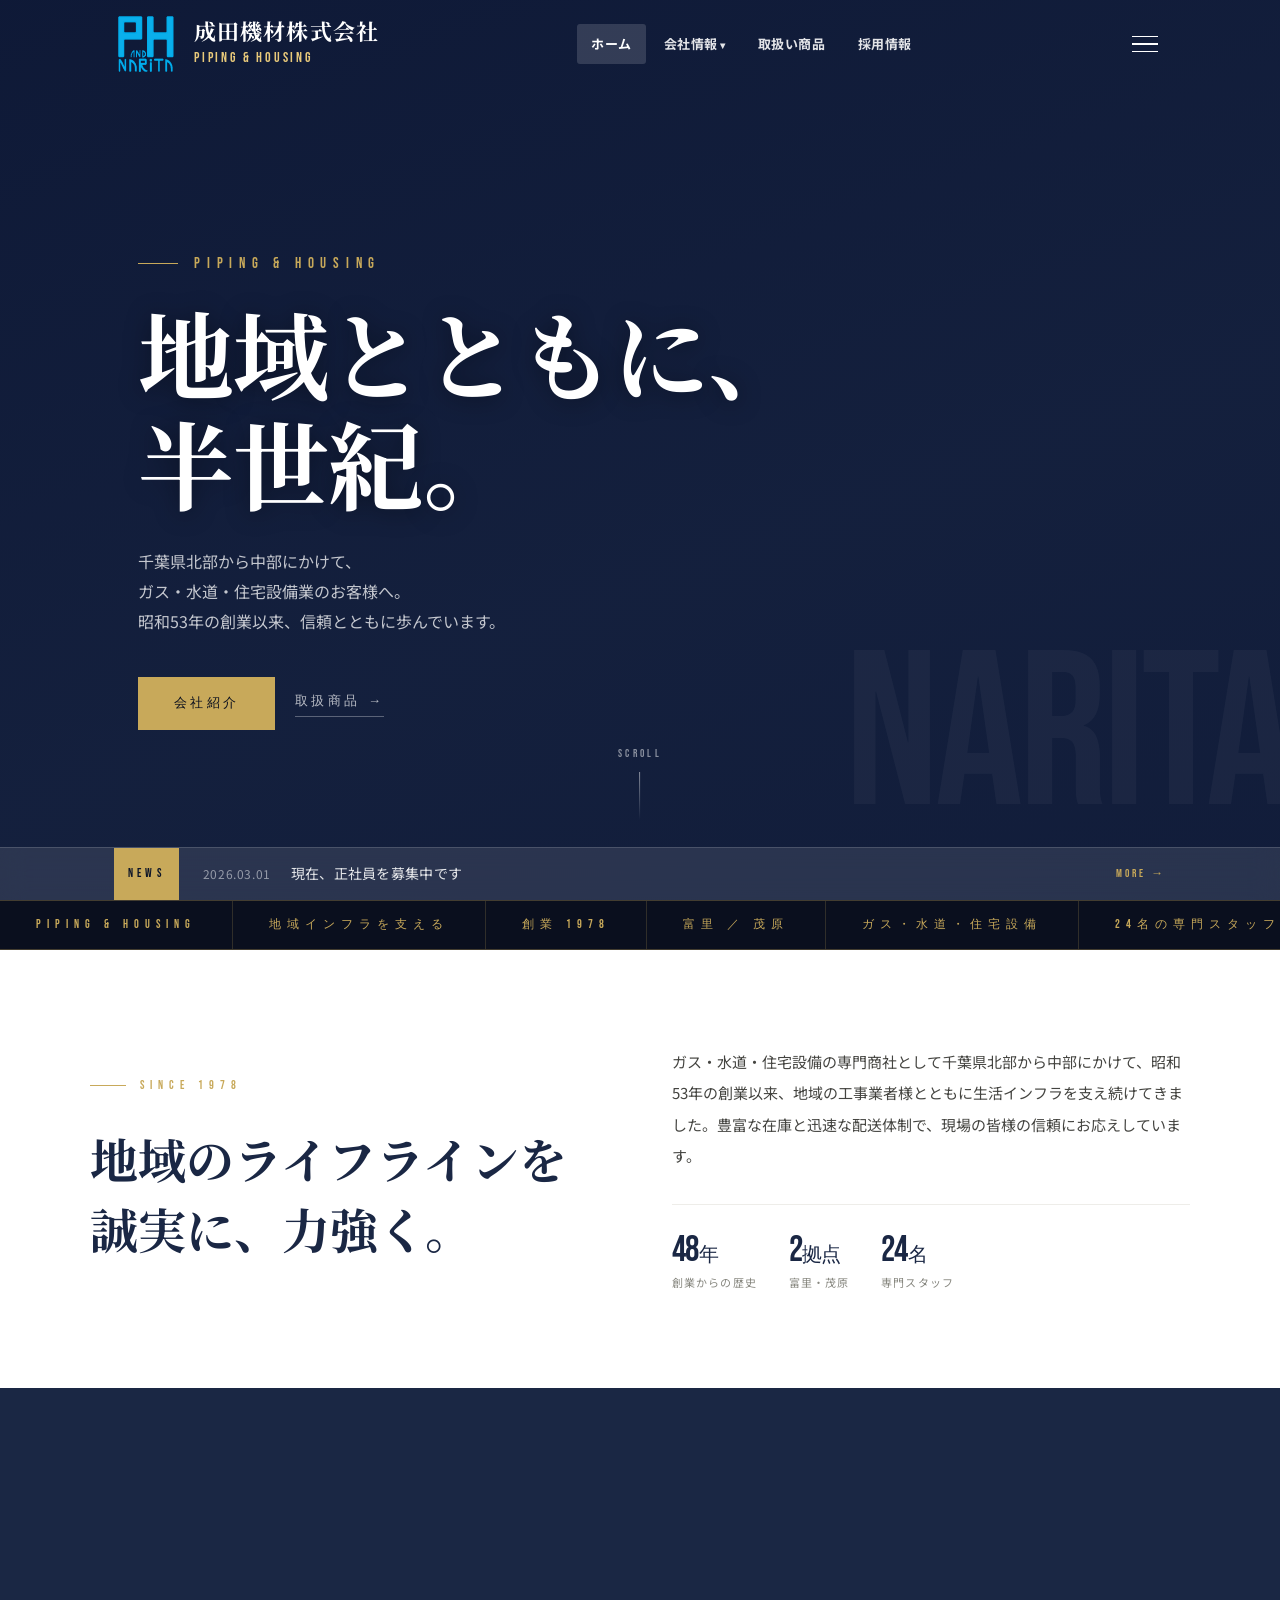
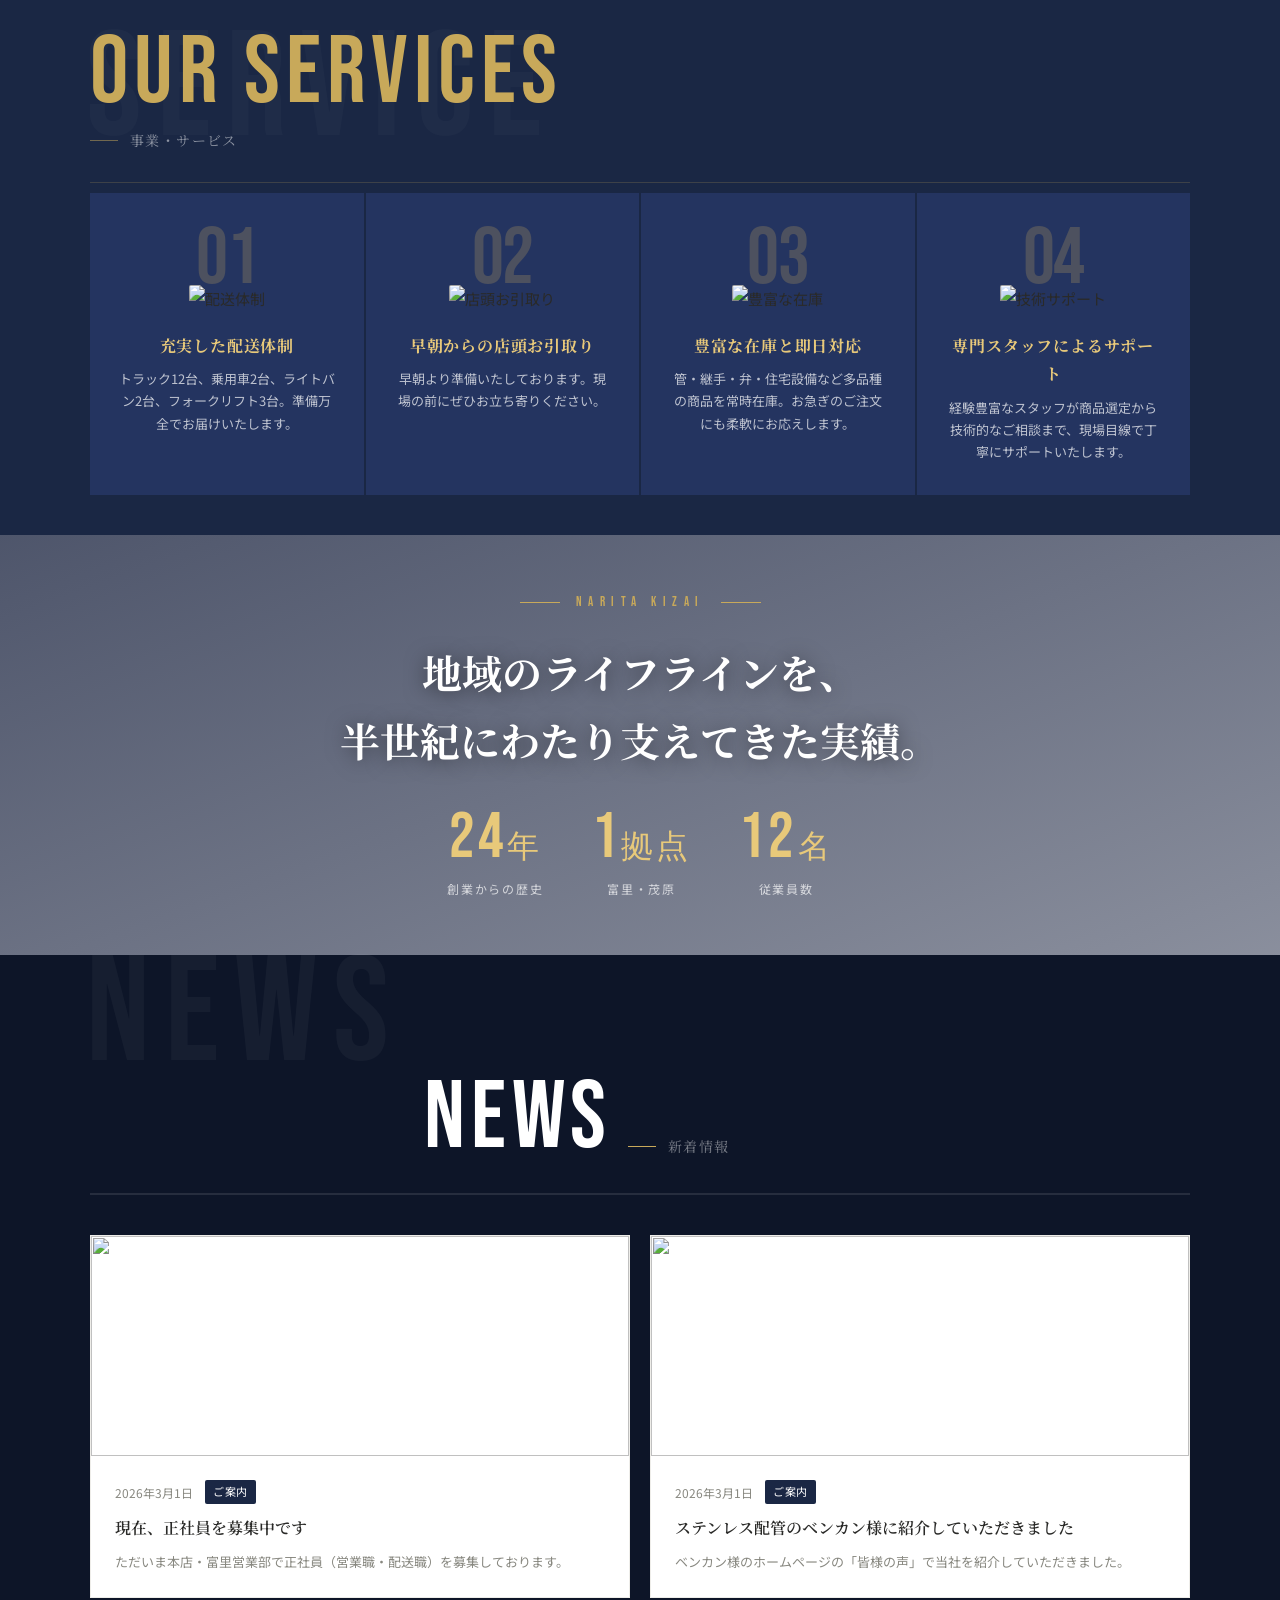
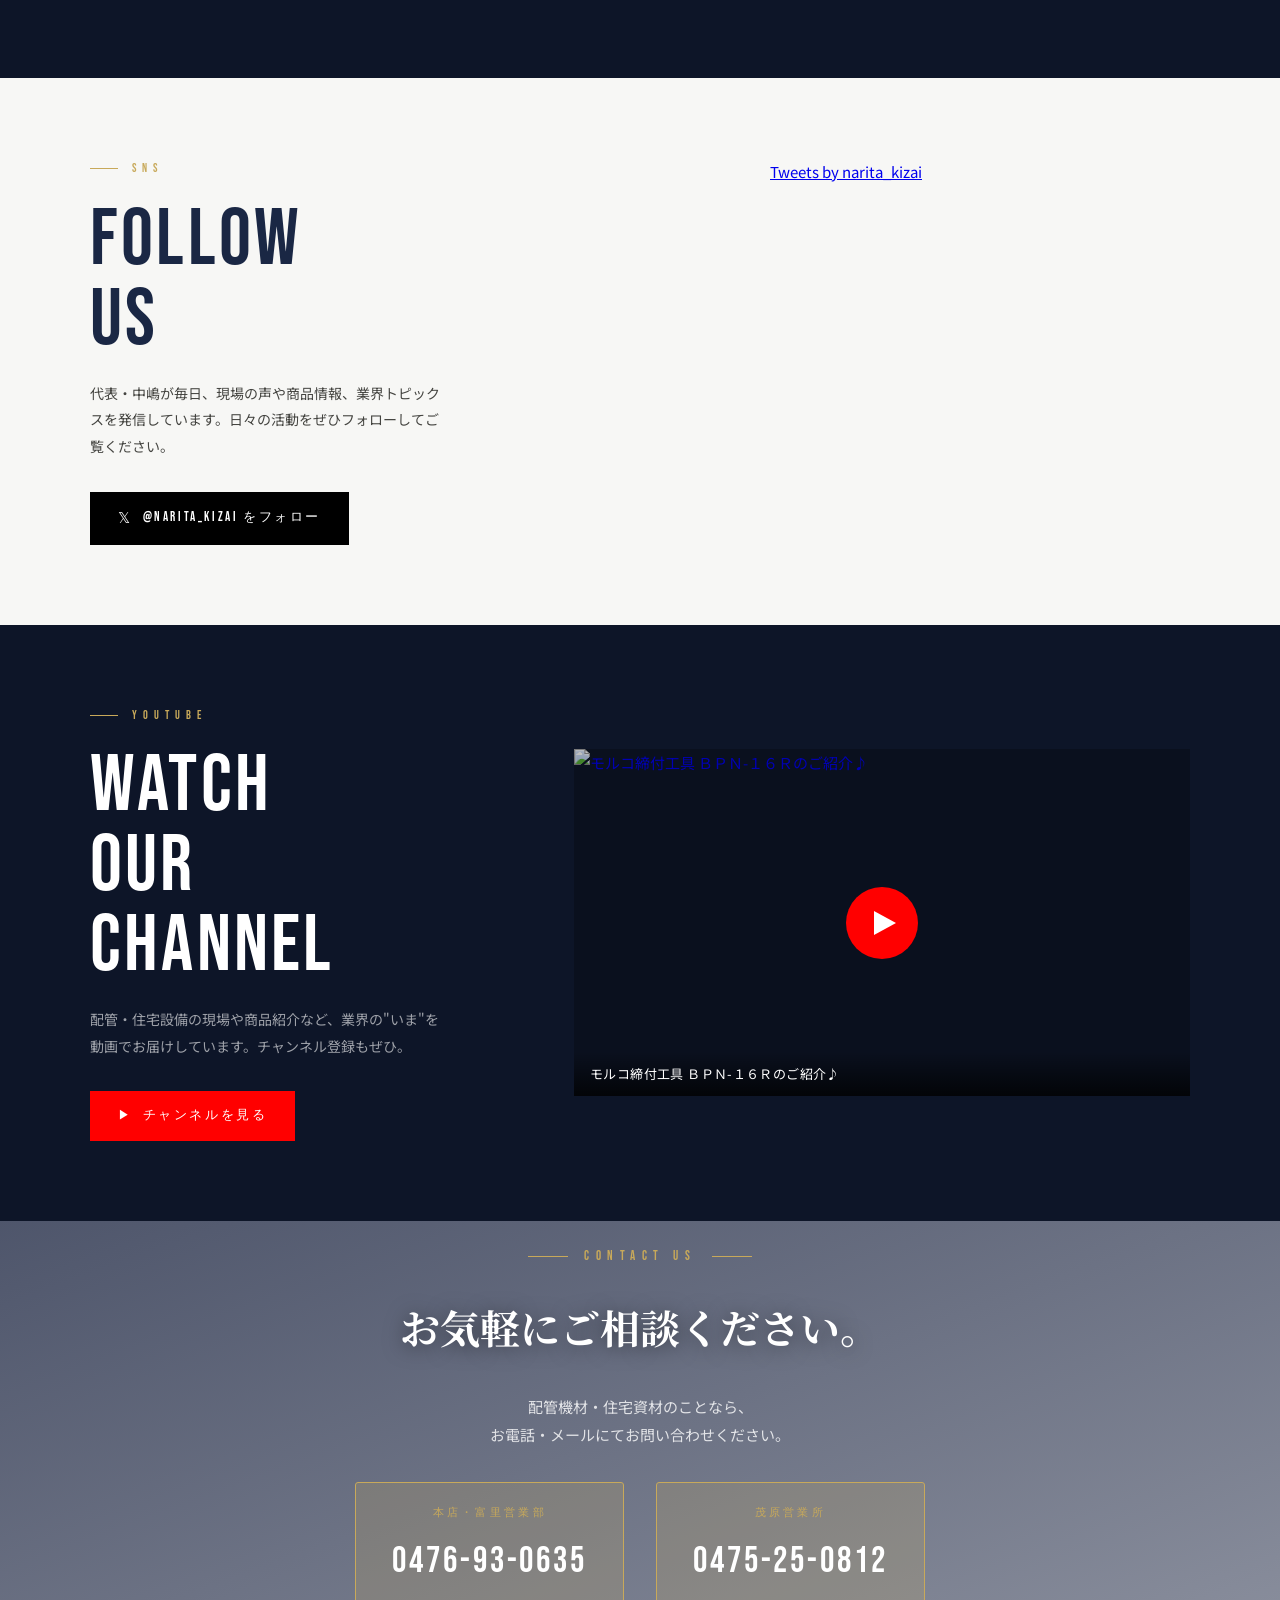
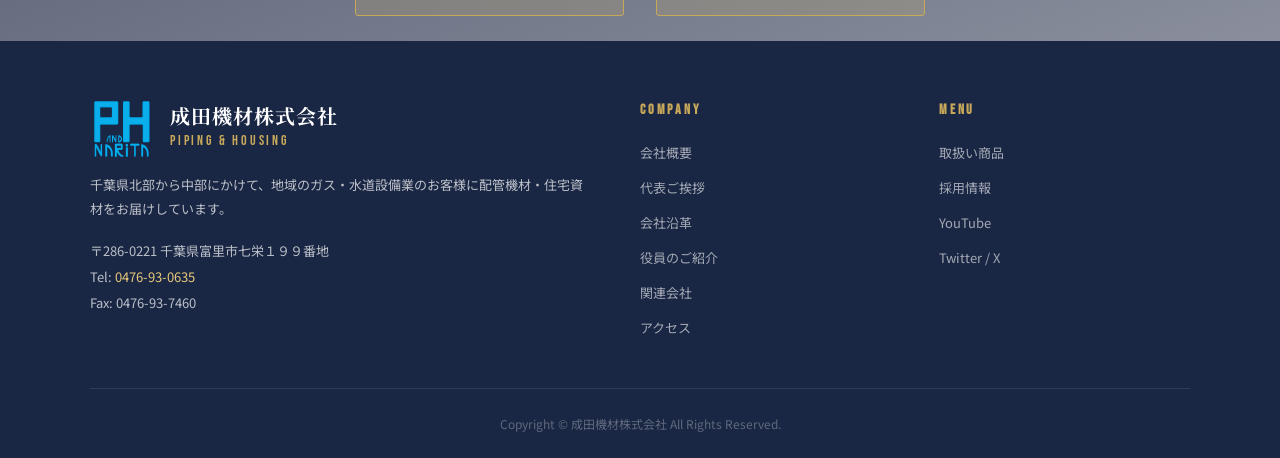
==== index.html @ 3fbf8c84 "initial commit" ====
<!DOCTYPE html>
<html lang="ja">
<head>
<meta charset="UTF-8">
<meta name="viewport" content="width=device-width, initial-scale=1.0">
<title>成田機材株式会社 – Piping & Housing</title>
<link rel="preconnect" href="https://fonts.googleapis.com">
<link href="https://fonts.googleapis.com/css2?family=Noto+Serif+JP:wght@400;600;700&family=Noto+Sans+JP:wght@400;500;700&family=Bebas+Neue&display=swap" rel="stylesheet">
<style>
:root {
  --navy: #1a2744;
  --navy-light: #243460;
  --accent: #c8a95a;
  --accent-light: #e8c97a;
  --gray-100: #f7f7f5;
  --gray-200: #eeede9;
  --gray-500: #888880;
  --gray-700: #444440;
  --white: #ffffff;
  --text: #2a2a28;
  --serif: 'Noto Serif JP', serif;
  --sans: 'Noto Sans JP', sans-serif;
  --display: 'Bebas Neue', sans-serif;
}

*, *::before, *::after { box-sizing: border-box; margin: 0; padding: 0; }

html { scroll-behavior: smooth; }

body {
  font-family: var(--sans);
  color: var(--text);
  background: var(--white);
  line-height: 1.8;
  font-size: 15px;
  cursor: url('mouse-follower.svg') 16 21, auto;
}

/* ─── TOPBAR ─── */
.topbar {
  display: none;
}
.topbar-inner {
  max-width: 1100px;
  margin: 0 auto;
  padding: 0 24px;
  display: flex;
  justify-content: flex-end;
  gap: 24px;
  align-items: center;
}
.topbar a { color: rgba(255,255,255,0.7); text-decoration: none; }
.topbar a:hover { color: var(--accent); }

/* ─── HEADER ─── */
header {
  background: transparent;
  border-bottom: none;
  position: fixed;
  top: 0;
  left: 0;
  right: 0;
  z-index: 1000;
  transition: background 0.4s, box-shadow 0.4s, border-bottom 0.4s;
}
header.scrolled {
  background: var(--white);
  border-bottom: 3px solid var(--navy);
  box-shadow: 0 2px 12px rgba(0,0,0,0.08);
}

/* ヘッダーが透明の時はロゴ・ナビを白色に */
header:not(.scrolled) .logo-main { color: var(--white); }
header:not(.scrolled) .logo-sub { color: var(--accent-light); }
header:not(.scrolled) .nav-link { color: rgba(255,255,255,0.88); }
header:not(.scrolled) .nav-link:hover,
header:not(.scrolled) .nav-link.active {
  background: rgba(255,255,255,0.15);
  color: var(--white);
}
header:not(.scrolled) .hamburger span { background: var(--white); }
/* コンテンツページではヘッダーを常にsolid */
body.inner-page header {
  background: rgba(255,255,255,0.85);
  backdrop-filter: blur(18px);
  -webkit-backdrop-filter: blur(18px);
  border-bottom: 1px solid rgba(26,39,68,0.12);
  box-shadow: 0 2px 20px rgba(0,0,0,0.06);
}
body.inner-page header .logo-main { color: var(--navy); }
body.inner-page header .logo-sub { color: var(--accent); }
body.inner-page header .nav-link { color: var(--navy); }
body.inner-page header .nav-link:hover,
body.inner-page header .nav-link.active { color: var(--white); }
body.inner-page header .hamburger span { background: var(--navy); }
.header-inner {
  max-width: 1100px;
  margin: 0 auto;
  padding: 0 24px;
  display: flex;
  align-items: center;
  justify-content: space-between;
  height: 88px;
}
.logo {
  display: flex;
  flex-direction: row;
  align-items: center;
  gap: 16px;
  text-decoration: none;
}
.logo-img {
  height: 64px;
  width: auto;
  display: block;
  flex-shrink: 0;
}
.logo-text {
  display: flex;
  flex-direction: column;
}
.logo-main {
  font-family: var(--serif);
  font-weight: 700;
  font-size: 22px;
  color: var(--navy);
  letter-spacing: 0.05em;
  line-height: 1.2;
}
.logo-sub {
  font-family: var(--display);
  font-size: 14px;
  color: var(--accent);
  letter-spacing: 0.2em;
}

/* ─── NAV ─── */
nav { display: flex; align-items: center; gap: 4px; }
.nav-item {
  position: relative;
}
.nav-link {
  display: block;
  padding: 8px 14px;
  font-size: 13px;
  font-weight: 700;
  color: var(--navy);
  text-decoration: none;
  letter-spacing: 0.04em;
  white-space: nowrap;
  border-radius: 3px;
  transition: background 0.2s, color 0.2s;
}
.nav-link:hover, .nav-link.active {
  background: var(--navy);
  color: var(--white);
}
.nav-link.has-dropdown::after {
  content: ' ▾';
  font-size: 10px;
}
.dropdown {
  display: none;
  position: absolute;
  top: 100%;
  left: 0;
  background: var(--navy);
  min-width: 160px;
  border-top: 2px solid var(--accent);
  box-shadow: 0 8px 24px rgba(0,0,0,0.2);
  z-index: 100;
}
.nav-item:hover .dropdown { display: block; }
.dropdown a {
  display: block;
  padding: 10px 16px;
  color: rgba(255,255,255,0.85);
  text-decoration: none;
  font-size: 13px;
  font-weight: 500;
  border-bottom: 1px solid rgba(255,255,255,0.08);
  transition: background 0.15s, color 0.15s;
}
.dropdown a:hover { background: var(--navy-light); color: var(--accent-light); }

/* ─── HAMBURGER ─── */
.hamburger { display: flex; flex-direction: column; gap: 6px; cursor: pointer; padding: 8px; z-index: 2100; position: relative; }
.hamburger span { display: block; width: 26px; height: 1.5px; background: var(--navy); transition: transform 0.45s cubic-bezier(0.77,0,0.175,1), opacity 0.3s, background 0.3s; }
.hamburger.menu-open span:nth-child(1) { transform: translateY(7.5px) rotate(45deg); background: var(--white); }
.hamburger.menu-open span:nth-child(2) { opacity: 0; transform: scaleX(0); }
.hamburger.menu-open span:nth-child(3) { transform: translateY(-7.5px) rotate(-45deg); background: var(--white); }
.mobile-nav { display: none; }

/* ─── FULL SCREEN MENU ─── */
.fullmenu {
  position: fixed;
  inset: 0;
  z-index: 2000;
  background: #0b1220;
  clip-path: inset(0 0 100% 0);
  transition: clip-path 0.75s cubic-bezier(0.77, 0, 0.175, 1);
  overflow-y: auto;
  pointer-events: none;
}
.fullmenu.open {
  clip-path: inset(0 0 0% 0);
  pointer-events: auto;
}
.fullmenu-inner {
  min-height: 100vh;
  display: flex;
  flex-direction: column;
  max-width: 1200px;
  margin: 0 auto;
  padding: 0 48px 56px;
}
.fullmenu-header {
  height: 88px;
  display: flex;
  align-items: center;
  justify-content: space-between;
  flex-shrink: 0;
  border-bottom: 1px solid rgba(255,255,255,0.08);
}
.fullmenu-logo .logo-main { color: var(--white); font-family: var(--serif); }
.fullmenu-logo .logo-sub { color: var(--accent-light); }
.fullmenu-body {
  flex: 1;
  display: grid;
  grid-template-columns: 1fr 300px;
  gap: 64px;
  align-items: center;
  padding: 48px 0;
}
.fullmenu-nav ul { list-style: none; }
.fullmenu-nav li {
  border-bottom: 1px solid rgba(255,255,255,0.07);
  opacity: 0;
  transform: translateY(40px);
  transition: opacity 0.65s cubic-bezier(0.16,1,0.3,1), transform 0.65s cubic-bezier(0.16,1,0.3,1);
}
.fullmenu.open .fullmenu-nav li { opacity: 1; transform: none; }
.fullmenu.open .fullmenu-nav li:nth-child(1) { transition-delay: 0.20s; }
.fullmenu.open .fullmenu-nav li:nth-child(2) { transition-delay: 0.30s; }
.fullmenu.open .fullmenu-nav li:nth-child(3) { transition-delay: 0.40s; }
.fullmenu.open .fullmenu-nav li:nth-child(4) { transition-delay: 0.50s; }
.fullmenu-nav a {
  display: flex;
  align-items: center;
  gap: 20px;
  padding: 20px 0;
  text-decoration: none;
  color: var(--white);
  transition: color 0.2s, padding-left 0.35s cubic-bezier(0.16,1,0.3,1);
}
.fullmenu-nav a:hover { color: var(--accent); padding-left: 14px; }
.fn-num {
  font-family: var(--display);
  font-size: 12px;
  color: var(--accent);
  letter-spacing: 0.12em;
  opacity: 0.8;
  min-width: 28px;
}
.fn-en {
  font-family: var(--display);
  font-size: clamp(44px, 6vw, 76px);
  letter-spacing: 0.04em;
  line-height: 1;
}
.fn-ja {
  font-family: var(--serif);
  font-size: 13px;
  color: rgba(255,255,255,0.40);
  letter-spacing: 0.15em;
}
.fullmenu-info {
  opacity: 0;
  transform: translateY(24px);
  transition: opacity 0.6s, transform 0.6s;
  transition-delay: 0.55s;
}
.fullmenu.open .fullmenu-info { opacity: 1; transform: none; }
.fullmenu-info-label {
  font-family: var(--display);
  font-size: 11px;
  letter-spacing: 0.4em;
  color: var(--accent);
  margin-bottom: 20px;
  display: flex;
  align-items: center;
  gap: 10px;
}
.fullmenu-info-label::before {
  content: '';
  display: block;
  width: 24px;
  height: 1px;
  background: var(--accent);
}
.fullmenu-info address {
  font-style: normal;
  color: rgba(255,255,255,0.45);
  font-size: 12px;
  line-height: 2.1;
  margin-bottom: 28px;
}
.fullmenu-info address a {
  color: rgba(255,255,255,0.45);
  text-decoration: none;
  transition: color 0.2s;
}
.fullmenu-info address a:hover { color: var(--accent-light); }
.fullmenu-sns {
  display: flex;
  gap: 12px;
  margin-top: 8px;
}
.fullmenu-sns a {
  display: flex;
  align-items: center;
  justify-content: center;
  width: 40px;
  height: 40px;
  border: 1px solid rgba(255,255,255,0.18);
  color: rgba(255,255,255,0.55);
  text-decoration: none;
  font-size: 14px;
  font-family: var(--display);
  letter-spacing: 0;
  transition: border-color 0.2s, color 0.2s, background 0.2s;
}
.fullmenu-sns a:hover {
  border-color: var(--accent);
  color: var(--accent);
  background: rgba(200,169,90,0.08);
}
.fullmenu-close {
  background: none;
  border: 1px solid rgba(255,255,255,0.20);
  width: 48px;
  height: 48px;
  cursor: pointer;
  position: relative;
  flex-shrink: 0;
  transition: border-color 0.25s, background 0.25s;
}
.fullmenu-close::before,
.fullmenu-close::after {
  content: '';
  position: absolute;
  top: 50%; left: 50%;
  width: 20px; height: 1.5px;
  background: rgba(255,255,255,0.75);
  transition: background 0.25s;
}
.fullmenu-close::before { transform: translate(-50%,-50%) rotate(45deg); }
.fullmenu-close::after  { transform: translate(-50%,-50%) rotate(-45deg); }
.fullmenu-close:hover {
  border-color: var(--accent);
  background: rgba(200,169,90,0.10);
}
.fullmenu-close:hover::before,
.fullmenu-close:hover::after { background: var(--accent); }
.fullmenu-footer {
  border-top: 1px solid rgba(255,255,255,0.07);
  padding-top: 24px;
  font-family: var(--display);
  font-size: 11px;
  letter-spacing: 0.2em;
  color: rgba(255,255,255,0.2);
}
@media (max-width: 768px) {
  .fullmenu-inner { padding: 0 24px 48px; }
  .fullmenu-body {
    display: flex;
    flex-direction: column;
    gap: 24px;
    padding: 16px 0;
  }
  .fullmenu-nav { width: 100%; }
  .fn-en { font-size: 38px; }
  .fullmenu-nav a { padding: 13px 0; gap: 12px; }
  .fullmenu-info { width: 100%; padding-bottom: 16px; }
}

/* ─── PAGE SECTIONS ─── */
.page { display: none; }
.page.active { display: block; }

/* ─── FULLSCREEN VIDEO HERO ─── */
.hero-video {
  position: relative;
  width: 100%;
  height: 100vh;
  min-height: 560px;
  overflow: hidden;
  background: var(--navy);
  display: flex;
  align-items: center;
  justify-content: center;
}
.hero-video video {
  position: absolute;
  inset: 0;
  width: 100%;
  height: 100%;
  object-fit: cover;
  object-position: center;
}
.hero-video-overlay {
  position: absolute;
  inset: 0;
  background: linear-gradient(
    160deg,
    rgba(10,20,50,0.72) 0%,
    rgba(10,20,50,0.38) 60%,
    rgba(10,20,50,0.55) 100%
  );
}
.hero-video-content {
  position: relative;
  z-index: 2;
  color: var(--white);
  text-align: left;
  max-width: 1100px;
  width: 100%;
  padding: 0 48px;
  padding-top: 80px; /* ヘッダー透明分 */
}
.hero-video-catch {
  font-family: var(--display);
  font-size: clamp(13px, 1.5vw, 15px);
  letter-spacing: 0.45em;
  color: var(--accent);
  margin-bottom: 20px;
  display: flex;
  align-items: center;
  gap: 16px;
}
.hero-video-catch::before {
  content: '';
  display: block;
  width: 40px;
  height: 1px;
  background: var(--accent);
}
.hero-video-title {
  font-family: var(--serif);
  font-size: clamp(44px, 7.5vw, 100px);
  font-weight: 700;
  line-height: 1.15;
  text-shadow: 0 2px 24px rgba(0,0,0,0.4);
  margin-bottom: 28px;
  letter-spacing: -0.01em;
}
.hero-video-sub {
  font-size: clamp(14px, 1.5vw, 16px);
  color: rgba(255,255,255,0.75);
  line-height: 1.9;
  max-width: 480px;
  margin-bottom: 40px;
}
.hero-video-scroll {
  position: absolute;
  bottom: 80px;
  left: 50%;
  transform: translateX(-50%);
  display: flex;
  flex-direction: column;
  align-items: center;
  gap: 8px;
  color: rgba(255,255,255,0.5);
  font-family: var(--display);
  font-size: 11px;
  letter-spacing: 0.3em;
  z-index: 2;
  animation: scrollBounce 2s infinite;
}
.hero-video-scroll::after {
  content: '';
  display: block;
  width: 1px;
  height: 48px;
  background: linear-gradient(to bottom, rgba(255,255,255,0.5), transparent);
}
@keyframes scrollBounce {
  0%, 100% { transform: translateX(-50%) translateY(0); }
  50% { transform: translateX(-50%) translateY(8px); }
}

/* ─── HERO (旧スライダー非表示) ─── */
.hero { display: none; }

/* ─── FEATURES ─── */
.features {
  background: var(--navy);
  padding: 40px 24px;
}
.features-inner {
  max-width: 1100px;
  margin: 0 auto;
  display: grid;
  grid-template-columns: repeat(auto-fit, minmax(260px, 1fr));
  gap: 2px;
}
.feature-card {
  background: var(--navy-light);
  padding: 32px 28px;
  text-align: center;
  transition: background 0.2s;
}
.feature-card:hover { background: #2d4080; }
.feature-card img {
  width: 100%;
  height: 180px;
  object-fit: cover;
  margin-bottom: 20px;
  border-radius: 2px;
}
.feature-card h3 {
  font-family: var(--serif);
  font-size: 16px;
  color: var(--accent-light);
  margin-bottom: 8px;
  letter-spacing: 0.05em;
}
.feature-card p {
  font-size: 13px;
  color: rgba(255,255,255,0.7);
  line-height: 1.7;
}

/* ─── NEWS ─── */
.news-section {
  padding: 72px 24px 80px;
  background: #0d1528;
}
/* ダーク背景上のセクションヘッダー */
.news-section .section-header {
  border-bottom-color: rgba(255,255,255,0.10);
}
.news-section .section-title-en {
  color: var(--white);
}
.news-section .section-title-ja {
  color: rgba(255,255,255,0.45);
}
.news-section .section-title-ja::before {
  background: var(--accent);
}
.news-section .section-bg-text {
  color: rgba(255,255,255,0.04);
}
/* ダーク背景上のカード */
.news-card {
  background: var(--white);
  border-color: rgba(255,255,255,0.08);
  transition: background 0.3s, transform 0.35s ease, box-shadow 0.35s ease;
}
.news-card:hover {
  background: var(--navy);
  box-shadow: 0 20px 48px rgba(0,0,0,0.40);
  transform: translateY(-6px);
}
.news-card .news-title {
  color: var(--text);
  transition: color 0.3s;
}
.news-card:hover .news-title {
  color: var(--white);
}
.news-card .news-excerpt {
  color: var(--gray-500);
  transition: color 0.3s;
}
.news-card:hover .news-excerpt {
  color: rgba(255,255,255,0.60);
}
.news-card .news-date {
  color: var(--gray-500);
  transition: color 0.3s;
}
.news-card:hover .news-date {
  color: rgba(255,255,255,0.50);
}
.news-card .news-cat {
  background: var(--navy);
  color: var(--white);
  transition: background 0.3s, color 0.3s;
}
.news-card:hover .news-cat {
  background: var(--accent);
  color: var(--navy);
}
.section-inner { max-width: 1100px; margin: 0 auto; }
.section-header {
  display: flex;
  align-items: baseline;
  gap: 16px;
  margin-bottom: 40px;
  border-bottom: 2px solid var(--navy);
  padding-bottom: 16px;
}
.section-title-en {
  font-family: var(--display);
  font-size: clamp(52px, 8vw, 96px);
  color: var(--navy);
  letter-spacing: 0.06em;
  line-height: 1;
  display: block;
}
.section-title-ja {
  font-family: var(--serif);
  font-size: 14px;
  color: var(--gray-500);
  letter-spacing: 0.1em;
  display: flex;
  align-items: center;
  gap: 12px;
  margin-top: 6px;
}
.section-title-ja::before {
  content: '';
  display: block;
  width: 28px;
  height: 1px;
  background: var(--accent);
  flex-shrink: 0;
}
.news-list { display: flex; flex-direction: column; gap: 0; }
.news-item {
  display: grid;
  grid-template-columns: 200px 1fr;
  gap: 24px;
  align-items: start;
  padding: 24px 0;
  border-bottom: 1px solid var(--gray-200);
  text-decoration: none;
  color: var(--text);
  transition: background 0.2s;
}
.news-item:hover { background: var(--gray-200); margin: 0 -16px; padding-left: 16px; padding-right: 16px; }
.news-img {
  width: 100%;
  height: 120px;
  object-fit: cover;
  border-radius: 2px;
}
.news-meta { display: flex; gap: 12px; align-items: center; margin-bottom: 8px; }
.news-date { font-size: 12px; color: var(--gray-500); }
.news-cat {
  font-size: 11px;
  background: var(--navy);
  color: var(--white);
  padding: 2px 8px;
  border-radius: 2px;
  letter-spacing: 0.05em;
}
.news-title {
  font-family: var(--serif);
  font-size: 15px;
  font-weight: 600;
  line-height: 1.6;
}
.news-excerpt { font-size: 13px; color: var(--gray-500); margin-top: 6px; }

/* ─── CONTENT PAGES ─── */
.page-hero {
  background: var(--navy);
  padding: 56px 24px;
  position: relative;
  overflow: hidden;
}
.page-hero::before {
  content: '';
  position: absolute;
  right: -80px;
  top: -80px;
  width: 320px;
  height: 320px;
  border: 40px solid rgba(200,169,90,0.12);
  border-radius: 50%;
}
.page-hero::after {
  content: '';
  position: absolute;
  right: 40px;
  bottom: -40px;
  width: 160px;
  height: 160px;
  border: 24px solid rgba(200,169,90,0.08);
  border-radius: 50%;
}
.page-hero-inner { max-width: 1100px; margin: 0 auto; position: relative; }
.breadcrumb {
  display: flex;
  gap: 8px;
  align-items: center;
  font-size: 12px;
  color: rgba(255,255,255,0.5);
  margin-bottom: 16px;
}
.breadcrumb a { color: rgba(255,255,255,0.5); text-decoration: none; }
.breadcrumb a:hover { color: var(--accent-light); }
.breadcrumb span { color: rgba(255,255,255,0.3); }
.page-title {
  font-family: var(--serif);
  font-size: clamp(24px, 4vw, 36px);
  font-weight: 700;
  color: var(--white);
  letter-spacing: 0.05em;
}
.page-title-en {
  font-family: var(--display);
  font-size: 14px;
  color: var(--accent);
  letter-spacing: 0.3em;
  margin-top: 8px;
}

.content-area {
  max-width: 1100px;
  margin: 0 auto;
  padding: 64px 24px;
}

/* ─── DATA TABLE ─── */
.data-table {
  width: 100%;
  border-collapse: collapse;
  margin-bottom: 40px;
}
.data-table th, .data-table td {
  padding: 14px 20px;
  border-bottom: 1px solid var(--gray-200);
  vertical-align: top;
  line-height: 1.8;
  font-size: 14px;
}
.data-table th {
  width: 200px;
  font-weight: 700;
  color: var(--navy);
  font-family: var(--serif);
  background: var(--gray-100);
  white-space: nowrap;
}
.data-table td { color: var(--gray-700); }
.data-table tr:hover td { background: var(--gray-100); }

/* ─── SECTION BLOCK ─── */
.content-block {
  margin-bottom: 56px;
}
.content-block-title {
  font-family: var(--serif);
  font-size: 22px;
  font-weight: 700;
  color: var(--navy);
  border-left: 4px solid var(--accent);
  padding-left: 16px;
  margin-bottom: 24px;
}

/* ─── PHILOSOPHY ─── */
.philosophy-list {
  display: flex;
  flex-direction: column;
  gap: 12px;
}
.philosophy-item {
  display: flex;
  gap: 16px;
  align-items: flex-start;
  padding: 20px 24px;
  background: var(--gray-100);
  border-left: 3px solid var(--accent);
}
.philosophy-num {
  font-family: var(--display);
  font-size: 28px;
  color: var(--accent);
  line-height: 1;
  flex-shrink: 0;
  margin-top: 2px;
}
.philosophy-text {
  font-size: 14px;
  color: var(--gray-700);
  line-height: 1.9;
}

/* ─── PRESIDENT ─── */
.president-block {
  display: grid;
  grid-template-columns: 280px 1fr;
  gap: 48px;
  align-items: start;
}
.president-img {
  width: 100%;
  aspect-ratio: 3/4;
  object-fit: cover;
  border-radius: 2px;
  box-shadow: 8px 8px 0 var(--gray-200);
}
.president-text {
  font-size: 15px;
  line-height: 2;
  color: var(--gray-700);
}
.president-name {
  margin-top: 32px;
  text-align: right;
  font-family: var(--serif);
  font-size: 16px;
  color: var(--navy);
  font-weight: 700;
}
.president-name span {
  display: block;
  font-size: 12px;
  color: var(--gray-500);
  font-weight: 400;
  margin-bottom: 4px;
}

/* ─── HISTORY ─── */
.history-img {
  width: 100%;
  max-height: 280px;
  object-fit: cover;
  margin-bottom: 40px;
  border-radius: 2px;
}
.timeline {
  position: relative;
  padding-left: 120px;
}
.timeline::before {
  content: '';
  position: absolute;
  left: 88px;
  top: 0;
  bottom: 0;
  width: 2px;
  background: var(--gray-200);
}
.timeline-item {
  position: relative;
  padding-bottom: 32px;
}
.timeline-item::before {
  content: '';
  position: absolute;
  left: -36px;
  top: 8px;
  width: 10px;
  height: 10px;
  border-radius: 50%;
  background: var(--accent);
  border: 2px solid var(--white);
  box-shadow: 0 0 0 2px var(--accent);
}
.timeline-year {
  position: absolute;
  left: -120px;
  top: 4px;
  font-family: var(--serif);
  font-size: 13px;
  font-weight: 700;
  color: var(--navy);
  text-align: right;
  width: 80px;
  line-height: 1.4;
}
.timeline-content {
  font-size: 14px;
  color: var(--gray-700);
  line-height: 1.8;
}

/* ─── OFFICERS ─── */
.officers-table {
  width: 100%;
  border-collapse: collapse;
}
.officers-table tr {
  border-bottom: 1px solid var(--gray-200);
  transition: background 0.15s;
}
.officers-table tr:hover { background: var(--gray-100); }
.officers-table td {
  padding: 20px 24px;
  font-size: 15px;
}
.officers-table td:first-child {
  font-family: var(--serif);
  font-weight: 700;
  color: var(--navy);
  width: 220px;
  white-space: nowrap;
}
.officers-table td:last-child {
  color: var(--gray-700);
  letter-spacing: 0.05em;
}

/* ─── ASSOCIATE ─── */
.associate-grid {
  display: grid;
  grid-template-columns: repeat(auto-fit, minmax(280px, 1fr));
  gap: 24px;
  margin-bottom: 40px;
}
.associate-card {
  padding: 24px;
  border: 1px solid var(--gray-200);
  border-top: 3px solid var(--navy);
  border-radius: 2px;
}
.associate-card h4 {
  font-family: var(--serif);
  font-size: 16px;
  color: var(--navy);
  margin-bottom: 12px;
}
.associate-card a {
  color: var(--navy);
  text-decoration: none;
  border-bottom: 1px solid var(--accent);
}
.associate-card a:hover { color: var(--accent); }
.associate-card table { width: 100%; }
.associate-card table td {
  padding: 4px 0;
  font-size: 13px;
  color: var(--gray-700);
  vertical-align: top;
}
.associate-card table td:first-child {
  font-weight: 700;
  color: var(--navy);
  width: 80px;
  white-space: nowrap;
}

.related-table { width: 100%; border-collapse: collapse; }
.related-table tr { border-bottom: 1px solid var(--gray-200); }
.related-table td { padding: 14px 16px; font-size: 14px; color: var(--gray-700); }
.related-table td a { color: var(--navy); text-decoration: none; border-bottom: 1px solid var(--accent); }
.related-table td a:hover { color: var(--accent); }

/* ─── ITEMS ─── */
.items-grid {
  display: grid;
  grid-template-columns: repeat(auto-fill, minmax(300px, 1fr));
  gap: 24px;
}
.item-card {
  border: 1px solid var(--gray-200);
  border-radius: 2px;
  overflow: hidden;
  transition: box-shadow 0.2s, transform 0.2s;
}
.item-card:hover { box-shadow: 0 8px 24px rgba(0,0,0,0.1); transform: translateY(-2px); }
.item-card img {
  width: 100%;
  height: 200px;
  object-fit: cover;
}
.item-card-body { padding: 20px; }
.item-card-title {
  font-family: var(--serif);
  font-size: 16px;
  font-weight: 700;
  color: var(--navy);
  margin-bottom: 10px;
  border-left: 3px solid var(--accent);
  padding-left: 10px;
}
.item-card-text { font-size: 13px; color: var(--gray-500); line-height: 1.7; }

/* ─── ACCESS ─── */
.access-grid {
  display: grid;
  grid-template-columns: repeat(auto-fit, minmax(300px, 1fr));
  gap: 32px;
  margin-bottom: 48px;
}
.access-card {
  padding: 28px;
  background: var(--gray-100);
  border-top: 3px solid var(--navy);
}
.access-card h3 {
  font-family: var(--serif);
  font-size: 18px;
  color: var(--navy);
  margin-bottom: 16px;
}
.access-card address {
  font-style: normal;
  font-size: 14px;
  color: var(--gray-700);
  line-height: 2;
}
.access-card address strong { color: var(--navy); }
.map-container {
  width: 100%;
  height: 400px;
  border-radius: 2px;
  overflow: hidden;
}
.map-container iframe { width: 100%; height: 100%; border: 0; }

/* ─── RECRUIT ─── */
.recruit-hero-img {
  width: 100%;
  max-height: 300px;
  object-fit: cover;
  margin-bottom: 40px;
  border-radius: 2px;
}
.recruit-block {
  padding: 40px;
  background: var(--navy);
  color: var(--white);
  border-radius: 2px;
  margin-bottom: 32px;
}
.recruit-block h3 {
  font-family: var(--serif);
  font-size: 20px;
  color: var(--accent-light);
  margin-bottom: 20px;
}
.recruit-block p {
  font-size: 14px;
  line-height: 2;
  color: rgba(255,255,255,0.85);
}
.recruit-nums {
  display: flex;
  gap: 24px;
  margin-top: 20px;
  flex-wrap: wrap;
}
.recruit-num-item {
  background: rgba(255,255,255,0.08);
  padding: 14px 20px;
  border-radius: 2px;
  font-size: 13px;
  color: rgba(255,255,255,0.7);
}
.recruit-num-item strong {
  display: block;
  font-size: 11px;
  color: var(--accent);
  margin-bottom: 4px;
  letter-spacing: 0.1em;
}
.hw-link {
  display: inline-flex;
  align-items: center;
  gap: 8px;
  margin-top: 20px;
  padding: 14px 28px;
  background: var(--accent);
  color: var(--navy);
  font-weight: 700;
  font-size: 14px;
  text-decoration: none;
  border-radius: 2px;
  transition: background 0.2s;
  letter-spacing: 0.05em;
}
.hw-link:hover { background: var(--accent-light); }

/* ─── FOOTER ─── */
footer {
  background: var(--navy);
  color: rgba(255,255,255,0.7);
  padding: 56px 24px 24px;
}
.footer-inner {
  max-width: 1100px;
  margin: 0 auto;
}
.footer-grid {
  display: grid;
  grid-template-columns: 2fr 1fr 1fr;
  gap: 48px;
  padding-bottom: 40px;
  border-bottom: 1px solid rgba(255,255,255,0.1);
  margin-bottom: 24px;
}
.footer-brand .logo-main { color: var(--white); font-size: 20px; }
.footer-brand p { font-size: 13px; margin-top: 12px; line-height: 1.9; }
.footer-brand address {
  font-style: normal;
  font-size: 13px;
  margin-top: 16px;
  line-height: 2;
}
.footer-brand a { color: var(--accent-light); text-decoration: none; }
.footer-nav h4 {
  font-family: var(--display);
  font-size: 14px;
  color: var(--accent);
  letter-spacing: 0.2em;
  margin-bottom: 16px;
}
.footer-nav ul { list-style: none; }
.footer-nav li { margin-bottom: 8px; }
.footer-nav a {
  color: rgba(255,255,255,0.6);
  text-decoration: none;
  font-size: 13px;
  transition: color 0.2s;
}
.footer-nav a:hover { color: var(--accent-light); }
.footer-copy {
  text-align: center;
  font-size: 12px;
  color: rgba(255,255,255,0.3);
}

/* ─── PARALLAX ─── */
.parallax-section {
  position: relative;
  height: 420px;
  background-image: url('https://images.unsplash.com/photo-1504307651254-35680f356dfd?auto=format&fit=crop&w=1600&q=80');
  background-attachment: fixed;
  background-size: cover;
  background-position: center;
  display: flex;
  align-items: center;
  justify-content: center;
  overflow: hidden;
}
.parallax-section::before {
  content: '';
  position: absolute;
  inset: 0;
  background: linear-gradient(160deg, rgba(10,20,50,0.72) 0%, rgba(10,20,50,0.48) 100%);
}
.parallax-content {
  position: relative;
  z-index: 1;
  text-align: center;
  color: var(--white);
  padding: 0 24px;
}
.parallax-catch {
  font-family: var(--display);
  font-size: 13px;
  letter-spacing: 0.5em;
  color: var(--accent);
  display: flex;
  align-items: center;
  justify-content: center;
  gap: 16px;
  margin-bottom: 24px;
}
.parallax-catch::before,
.parallax-catch::after {
  content: '';
  display: block;
  width: 40px;
  height: 1px;
  background: var(--accent);
}
.parallax-title {
  font-family: var(--serif);
  font-size: clamp(22px, 3.5vw, 40px);
  font-weight: 700;
  line-height: 1.7;
  text-shadow: 0 2px 20px rgba(0,0,0,0.5);
  margin-bottom: 32px;
}
.parallax-nums {
  display: flex;
  gap: 48px;
  justify-content: center;
  flex-wrap: wrap;
}
.parallax-num {
  text-align: center;
}
.parallax-num-value {
  font-family: var(--display);
  font-size: clamp(40px, 5vw, 64px);
  color: var(--accent-light);
  line-height: 1;
  letter-spacing: 0.05em;
}
.parallax-num-label {
  font-size: 12px;
  color: rgba(255,255,255,0.7);
  letter-spacing: 0.15em;
  margin-top: 8px;
}

/* ─── HERO NEWS BAR ─── */
.hero-news-bar {
  position: absolute;
  bottom: 0;
  left: 0;
  right: 0;
  z-index: 3;
  background: rgba(255,255,255,0.10);
  backdrop-filter: blur(12px);
  -webkit-backdrop-filter: blur(12px);
  border-top: 1px solid rgba(255,255,255,0.15);
}
.hero-news-bar-inner {
  max-width: 1100px;
  margin: 0 auto;
  padding: 0 24px;
  display: flex;
  align-items: center;
  gap: 0;
  height: 52px;
}
.hero-news-label {
  font-family: var(--display);
  font-size: 12px;
  letter-spacing: 0.35em;
  color: #0d1528;
  background: var(--accent);
  padding: 5px 14px;
  flex-shrink: 0;
  height: 100%;
  display: flex;
  align-items: center;
  margin-right: 24px;
}
.hero-news-date {
  font-size: 12px;
  color: rgba(255,255,255,0.50);
  letter-spacing: 0.05em;
  flex-shrink: 0;
  margin-right: 20px;
}
.hero-news-text {
  font-size: 14px;
  color: rgba(255,255,255,0.88);
  white-space: nowrap;
  overflow: hidden;
  text-overflow: ellipsis;
  flex: 1;
  text-decoration: none;
  letter-spacing: 0.02em;
  transition: color 0.2s;
}
.hero-news-text:hover { color: var(--accent); }
.hero-news-more {
  flex-shrink: 0;
  margin-left: 20px;
  font-family: var(--display);
  font-size: 11px;
  letter-spacing: 0.25em;
  color: var(--accent);
  text-decoration: none;
  display: flex;
  align-items: center;
  gap: 6px;
  transition: gap 0.2s;
}
.hero-news-more:hover { gap: 10px; }
.hero-news-more::after {
  content: '→';
  font-size: 12px;
}
@media (max-width: 768px) {
  .hero-news-date { display: none; }
  .hero-news-more { display: none; }
  .hero-news-bar-inner { gap: 0; }
}

/* ─── YOUTUBE SECTION ─── */
.youtube-section {
  background: #0d1528;
  padding: 80px 24px;
}
.youtube-inner {
  max-width: 1100px;
  margin: 0 auto;
  display: grid;
  grid-template-columns: 420px 1fr;
  gap: 64px;
  align-items: center;
}
.youtube-label {
  font-family: var(--display);
  font-size: 12px;
  letter-spacing: 0.5em;
  color: var(--accent);
  display: flex;
  align-items: center;
  gap: 14px;
  margin-bottom: 20px;
}
.youtube-label::before {
  content: '';
  display: block;
  width: 28px;
  height: 1px;
  background: var(--accent);
}
.youtube-title {
  font-family: var(--display);
  font-size: clamp(48px, 7vw, 80px);
  color: var(--white);
  line-height: 1;
  letter-spacing: 0.04em;
  margin-bottom: 20px;
}
.youtube-desc {
  font-size: 14px;
  color: rgba(255,255,255,0.60);
  line-height: 1.9;
  margin-bottom: 32px;
  max-width: 360px;
}
.youtube-btn {
  display: inline-flex;
  align-items: center;
  gap: 10px;
  background: #ff0000;
  color: #fff;
  font-family: var(--display);
  font-size: 13px;
  letter-spacing: 0.2em;
  padding: 13px 28px;
  text-decoration: none;
  transition: background 0.3s, transform 0.3s;
}
.youtube-btn:hover {
  background: #cc0000;
  transform: translateX(4px);
}
.youtube-btn::before {
  content: '▶';
  font-size: 12px;
}
.youtube-embed {
  position: relative;
  width: 100%;
  aspect-ratio: 16 / 9;
  display: block;
  text-decoration: none;
  overflow: hidden;
}
.youtube-embed img {
  position: absolute;
  inset: 0;
  width: 100%;
  height: 100%;
  object-fit: cover;
  transition: transform 0.5s ease;
}
.youtube-embed:hover img {
  transform: scale(1.04);
}
.youtube-play {
  position: absolute;
  inset: 0;
  display: flex;
  align-items: center;
  justify-content: center;
  background: rgba(0,0,0,0.25);
  transition: background 0.3s;
}
.youtube-embed:hover .youtube-play {
  background: rgba(0,0,0,0.45);
}
.youtube-play-icon {
  width: 72px;
  height: 72px;
  background: #ff0000;
  border-radius: 50%;
  display: flex;
  align-items: center;
  justify-content: center;
  transition: transform 0.3s, background 0.3s;
}
.youtube-embed:hover .youtube-play-icon {
  transform: scale(1.12);
  background: #cc0000;
}
.youtube-play-icon::after {
  content: '';
  display: block;
  width: 0;
  height: 0;
  border-style: solid;
  border-width: 12px 0 12px 22px;
  border-color: transparent transparent transparent #fff;
  margin-left: 5px;
}
.youtube-video-title {
  position: absolute;
  bottom: 0;
  left: 0;
  right: 0;
  padding: 12px 16px;
  background: linear-gradient(transparent, rgba(0,0,0,0.75));
  color: #fff;
  font-size: 13px;
  font-family: var(--sans);
  letter-spacing: 0.03em;
  line-height: 1.5;
}
.youtube-embed iframe {
  position: absolute;
  inset: 0;
  width: 100%;
  height: 100%;
  border: none;
}
@media (max-width: 768px) {
  .youtube-inner { grid-template-columns: 1fr; gap: 32px; }
  .youtube-title { font-size: 56px; }
}

/* ─── FOLLOW US (X TIMELINE) SECTION ─── */
.followus-section {
  background: var(--gray-100);
  padding: 80px 24px;
}
.followus-inner {
  max-width: 1100px;
  margin: 0 auto;
  display: grid;
  grid-template-columns: 1fr 420px;
  gap: 64px;
  align-items: start;
}
.followus-label {
  font-family: var(--display);
  font-size: 12px;
  letter-spacing: 0.5em;
  color: var(--accent);
  display: flex;
  align-items: center;
  gap: 14px;
  margin-bottom: 20px;
}
.followus-label::before {
  content: '';
  display: block;
  width: 28px;
  height: 1px;
  background: var(--accent);
}
.followus-title {
  font-family: var(--display);
  font-size: clamp(48px, 7vw, 80px);
  color: var(--navy);
  line-height: 1;
  letter-spacing: 0.04em;
  margin-bottom: 20px;
}
.followus-desc {
  font-size: 14px;
  color: var(--gray-700);
  line-height: 1.9;
  margin-bottom: 32px;
  max-width: 360px;
}
.followus-btn {
  display: inline-flex;
  align-items: center;
  gap: 10px;
  background: #000;
  color: #fff;
  font-family: var(--display);
  font-size: 13px;
  letter-spacing: 0.2em;
  padding: 13px 28px;
  text-decoration: none;
  transition: background 0.3s, transform 0.3s;
}
.followus-btn:hover {
  background: #1a1a1a;
  transform: translateX(4px);
}
.followus-btn::before {
  content: '𝕏';
  font-size: 15px;
  font-family: serif;
}
.followus-timeline {
  width: 100%;
}
/* ─── PRESIDENT PAGE WITH X SIDEBAR ─── */
.president-with-x {
  display: grid;
  grid-template-columns: 1fr 340px;
  gap: 48px;
  align-items: start;
}
.president-x-label {
  font-family: var(--display);
  font-size: 11px;
  letter-spacing: 0.4em;
  color: var(--gray-500);
  margin-bottom: 12px;
  display: flex;
  align-items: center;
  gap: 10px;
}
.president-x-label::before {
  content: '';
  display: block;
  width: 20px;
  height: 1px;
  background: var(--gray-500);
}
@media (max-width: 768px) {
  .followus-inner { grid-template-columns: 1fr; gap: 32px; }
  .followus-title { font-size: 56px; }
  .president-with-x { grid-template-columns: 1fr; }
}

/* ─── HERO CTA BUTTONS ─── */
.hero-cta {
  display: flex;
  gap: 20px;
  align-items: center;
  flex-wrap: wrap;
}
.btn-primary {
  display: inline-flex;
  align-items: center;
  gap: 12px;
  background: var(--accent);
  color: #0a0f1e;
  font-family: var(--display);
  font-size: 13px;
  letter-spacing: 0.25em;
  padding: 15px 36px;
  text-decoration: none;
  transition: background 0.3s, transform 0.3s;
}
.btn-primary:hover {
  background: var(--accent-light);
  transform: translateX(5px);
}
.btn-ghost {
  display: inline-flex;
  align-items: center;
  gap: 8px;
  color: rgba(255,255,255,0.70);
  font-family: var(--display);
  font-size: 13px;
  letter-spacing: 0.25em;
  text-decoration: none;
  padding-bottom: 3px;
  border-bottom: 1px solid rgba(255,255,255,0.30);
  transition: color 0.3s, border-color 0.3s, gap 0.3s;
}
.btn-ghost::after { content: '→'; }
.btn-ghost:hover {
  color: var(--white);
  border-color: var(--white);
  gap: 12px;
}

/* ─── HERO BG DECORATION TEXT ─── */
.hero-bg-text {
  position: absolute;
  bottom: 52px;
  right: -10px;
  font-family: var(--display);
  font-size: clamp(100px, 18vw, 220px);
  line-height: 1;
  color: rgba(255,255,255,0.04);
  letter-spacing: -0.02em;
  pointer-events: none;
  user-select: none;
  z-index: 1;
}

/* ─── STATEMENT SECTION ─── */
.statement-section {
  background: var(--white);
  padding: 96px 24px;
}
.statement-inner {
  max-width: 1100px;
  margin: 0 auto;
  display: grid;
  grid-template-columns: 1fr 1fr;
  gap: 64px;
  align-items: center;
}
.statement-label {
  font-family: var(--display);
  font-size: 12px;
  letter-spacing: 0.5em;
  color: var(--accent);
  display: flex;
  align-items: center;
  gap: 14px;
  margin-bottom: 28px;
}
.statement-label::before {
  content: '';
  display: block;
  width: 36px;
  height: 1px;
  background: var(--accent);
}
.statement-title {
  font-family: var(--serif);
  font-size: clamp(28px, 4vw, 48px);
  font-weight: 700;
  color: var(--navy);
  line-height: 1.45;
}
.statement-body {
  font-size: 15px;
  color: var(--gray-700);
  line-height: 2.1;
  margin-bottom: 32px;
}
.statement-rule {
  width: 100%;
  height: 1px;
  background: var(--gray-200);
  margin-bottom: 28px;
}
.statement-values {
  display: flex;
  gap: 32px;
}
.statement-value-item {
  display: flex;
  flex-direction: column;
  gap: 4px;
}
.statement-value-num {
  font-family: var(--display);
  font-size: 36px;
  color: var(--navy);
  letter-spacing: -0.02em;
  line-height: 1;
}
.statement-value-num span { font-size: 0.55em; }
.statement-value-label {
  font-size: 11px;
  color: var(--gray-500);
  letter-spacing: 0.1em;
}
@media (max-width: 768px) {
  .statement-inner { grid-template-columns: 1fr; gap: 32px; }
  .statement-values { gap: 20px; }
  .hero-bg-text { display: none; }
}

/* ─── MARQUEE TICKER ─── */
.marquee-wrap {
  background: #0a0f1e;
  overflow: hidden;
  border-top: 1px solid rgba(200,169,90,0.3);
  border-bottom: 1px solid rgba(200,169,90,0.3);
}
.marquee-track {
  display: flex;
  white-space: nowrap;
  animation: marqueeTick 30s linear infinite;
  width: max-content;
}
.marquee-track span {
  font-family: var(--display);
  font-size: 12px;
  letter-spacing: 0.5em;
  color: var(--accent);
  padding: 13px 36px;
  display: inline-block;
  border-right: 1px solid rgba(200,169,90,0.2);
}
@keyframes marqueeTick {
  from { transform: translateX(0); }
  to { transform: translateX(-50%); }
}

/* ─── FEATURES HEADER ─── */
.features-header {
  grid-column: 1 / -1;
  padding: 48px 0 28px;
  border-bottom: 1px solid rgba(200,169,90,0.2);
  margin-bottom: 8px;
  position: relative;
  overflow: hidden;
}
.features-header .section-bg-text {
  color: rgba(255,255,255,0.025);
}
.features-header .section-title-en {
  color: var(--accent);
}
.features-header .section-title-ja {
  color: rgba(255,255,255,0.5);
}
.features-header .section-title-ja::before {
  background: rgba(200,169,90,0.5);
}

/* ─── FEATURE CARD NUMBER ─── */
.feature-num {
  font-family: var(--display);
  font-size: 80px;
  line-height: 0.85;
  color: rgba(200,169,90,0.25);
  letter-spacing: -0.02em;
  margin-bottom: -8px;
  display: block;
}

/* ─── NEWS CARD GRID ─── */
.news-grid {
  display: grid;
  grid-template-columns: repeat(2, 1fr);
  gap: 20px;
}
.news-card {
  background: var(--white);
  text-decoration: none;
  color: var(--text);
  border: 1px solid var(--gray-200);
  overflow: hidden;
  display: flex;
  flex-direction: column;
  transition: transform 0.35s ease, box-shadow 0.35s ease;
}
.news-card:hover {
  transform: translateY(-6px);
  box-shadow: 0 20px 48px rgba(0,0,0,0.10);
}
.news-card-img {
  width: 100%;
  height: 220px;
  object-fit: cover;
  transition: transform 0.65s ease;
  display: block;
}
.news-card:hover .news-card-img { transform: scale(1.05); }
.news-card-body {
  padding: 24px;
  flex: 1;
  display: flex;
  flex-direction: column;
}
.news-card .news-title {
  font-size: 16px;
  line-height: 1.55;
  margin-top: 4px;
}
.news-card .news-excerpt {
  margin-top: 10px;
  font-size: 13px;
  color: var(--gray-500);
  line-height: 1.7;
}

/* ─── CUSTOM CURSOR (Tom & Jerry) ─── */
/* 猫トム（追跡者）*/
.cursor-ring {
  position: fixed;
  width: 32px; height: 32px;
  background: url('cat-cursor.svg') no-repeat center/contain;
  pointer-events: none;
  z-index: 99999;
  top: -100px; left: -100px;
  transform-origin: center;
  transition: transform 0.2s ease;
}
.cursor-ring-text { display: none; }
.cursor-dot { display: none; }
/* トムが追いついたとき：トム大きく、ジェリーやられ顔 */
body.cat-caught {
  cursor: url('mouse-defeated.svg') 16 21, auto;
}
body.cat-caught .cursor-ring { transform: scale(1.4); }
@media (hover: none) { .cursor-ring { display: none; } }

/* ─── SCROLL ANIMATIONS ─── */
.anim {
  opacity: 0;
  transform: translateY(40px);
  transition: opacity 0.9s cubic-bezier(0.16,1,0.3,1), transform 0.9s cubic-bezier(0.16,1,0.3,1);
}
.anim.in { opacity: 1; transform: none; }
.anim-d1 { transition-delay: 0.10s; }
.anim-d2 { transition-delay: 0.22s; }
.anim-d3 { transition-delay: 0.34s; }
.anim-d4 { transition-delay: 0.46s; }

/* ─── PAGE TRANSITION ─── */
body.inner-page .page.active .page-hero {
  animation: pageFadeUp 0.7s cubic-bezier(0.16,1,0.3,1) both;
}
body.inner-page .page.active .content-area {
  animation: pageFadeUp 0.8s cubic-bezier(0.16,1,0.3,1) 0.15s both;
}
@keyframes pageFadeUp {
  from { opacity: 0; transform: translateY(28px); }
  to   { opacity: 1; transform: none; }
}

/* ─── FEATURE CARD IMAGE HOVER ZOOM ─── */
.feature-card { overflow: hidden; }
.feature-card img { transition: transform 0.65s ease; }
.feature-card:hover img { transform: scale(1.06); }

/* ─── SECTION DECO TEXT ─── */
.section-deco-wrap { position: relative; }
.section-bg-text {
  position: absolute;
  top: 50%;
  left: -4px;
  transform: translateY(-58%);
  font-family: var(--display);
  font-size: clamp(72px, 12vw, 150px);
  line-height: 1;
  color: rgba(26,39,68,0.05);
  letter-spacing: 0.10em;
  white-space: nowrap;
  pointer-events: none;
  user-select: none;
  z-index: 0;
}
.section-deco-wrap > * { position: relative; z-index: 1; }

/* ─── RESPONSIVE ─── */
@media (max-width: 768px) {
  header nav { display: none; }
  .hamburger { display: flex; }
  .mobile-nav {
    background: var(--navy);
    padding: 16px 0;
  }
  .mobile-nav.open { display: block; }
  .mobile-nav a {
    display: block;
    padding: 12px 24px;
    color: rgba(255,255,255,0.85);
    text-decoration: none;
    font-size: 14px;
    border-bottom: 1px solid rgba(255,255,255,0.06);
  }
  .mobile-nav .mobile-sub a { padding-left: 40px; font-size: 13px; }
  .hero { height: 320px; }
  .president-block { grid-template-columns: 1fr; }
  .president-img { max-width: 220px; }
  .footer-grid { grid-template-columns: 1fr; gap: 32px; }
  .news-item { grid-template-columns: 1fr; }
  .news-img { height: 180px; }
  .timeline { padding-left: 80px; }
  .timeline-year { left: -80px; width: 60px; font-size: 11px; }
  .timeline::before { left: 56px; }
  .timeline-item::before { left: -28px; }
  .data-table th { width: 120px; }
  .logo-img { height: 44px; }
  .logo-main { font-size: 16px; }
  .logo-sub { display: none; }
  .news-grid { grid-template-columns: 1fr; }
  .news-card-img { height: 180px; }
  .features-header .section-title-en { font-size: 48px; }
  .feature-num { font-size: 56px; }
  /* iOS parallax fix */
  .parallax-section {
    background-attachment: scroll;
    height: auto;
    min-height: 260px;
  }
  .parallax-content { padding: 56px 20px; }
  .parallax-nums { gap: 16px; flex-direction: column; align-items: center; }
}
</style>
</head>
<body>

<!-- TOPBAR -->
<div class="topbar">
  <div class="topbar-inner">
    <a href="/cdn-cgi/l/email-protection#c1afa0aaa0aba8aca081afa0b3a8b5a0ecaaa8bba0a8efa2aeac">✉ <span class="__cf_email__" data-cfemail="a4cac5cfc5cecdc9c5e4cac5d6cdd0c589cfcddec5cd8ac7cbc9">[email&#160;protected]</span></a>
    <a href="tel:0476930635">📞 0476-93-0635</a>
  </div>
</div>

<!-- HEADER -->
<header>
  <div class="header-inner">
    <a class="logo" href="#" onclick="showPage('home')">
      <img class="logo-img" src="narita_logo_512x512_2.png" alt="成田機材株式会社">
      <div class="logo-text">
        <span class="logo-main">成田機材株式会社</span>
        <span class="logo-sub">Piping &amp; Housing</span>
      </div>
    </a>
    <nav>
      <div class="nav-item">
        <a class="nav-link active" href="#" onclick="showPage('home')">ホーム</a>
      </div>
      <div class="nav-item">
        <span class="nav-link has-dropdown">会社情報</span>
        <div class="dropdown">
          <a href="#" onclick="showPage('company')">会社概要</a>
          <a href="#" onclick="showPage('president')">代表ご挨拶</a>
          <a href="#" onclick="showPage('history')">会社沿革</a>
          <a href="#" onclick="showPage('exective')">役員のご紹介</a>
          <a href="#" onclick="showPage('associate')">関連会社</a>
          <a href="#" onclick="showPage('access')">アクセス</a>
        </div>
      </div>
      <div class="nav-item">
        <a class="nav-link" href="#" onclick="showPage('item')">取扱い商品</a>
      </div>
      <div class="nav-item">
        <a class="nav-link" href="#" onclick="showPage('recruit')">採用情報</a>
      </div>
    </nav>
    <div class="hamburger" id="hamburger" onclick="toggleFullMenu()">
      <span></span><span></span><span></span>
    </div>
  </div>
  <div class="mobile-nav" id="mobileNav">
    <a href="#" onclick="showPage('home');toggleMobile()">ホーム</a>
    <div class="mobile-sub">
      <a href="#" onclick="showPage('company');toggleMobile()">会社概要</a>
      <a href="#" onclick="showPage('president');toggleMobile()">代表ご挨拶</a>
      <a href="#" onclick="showPage('history');toggleMobile()">会社沿革</a>
      <a href="#" onclick="showPage('exective');toggleMobile()">役員のご紹介</a>
      <a href="#" onclick="showPage('associate');toggleMobile()">関連会社</a>
      <a href="#" onclick="showPage('access');toggleMobile()">アクセス</a>
    </div>
    <a href="#" onclick="showPage('item');toggleMobile()">取扱い商品</a>
    <a href="#" onclick="showPage('recruit');toggleMobile()">採用情報</a>
  </div>
</header>

<!-- ═══════════════════ HOME ═══════════════════ -->
<div id="page-home" class="page active">

  <!-- VIDEO HERO -->
  <div class="hero-video">
    <!-- サンプル動画: Pexels フリー素材（配管・工事イメージ） -->
    <video autoplay muted loop playsinline>
      <source src="video.mp4" type="video/mp4">
      <!-- <source src="4237250-uhd_3840_2160_30fps.mp4" type="video/mp4"> -->
      <!-- <source src="v2_1773814298768-799095223.mp4" type="video/mp4"> -->
      <!-- <source src="watermarked.mp4" type="video/mp4"> -->
    </video>
    <div class="hero-video-overlay"></div>
    <div class="hero-video-content">
      <div class="hero-video-catch">PIPING &amp; HOUSING</div>
      <h1 class="hero-video-title">
        地域とともに、<br>
        半世紀。
      </h1>
      <p class="hero-video-sub">
        千葉県北部から中部にかけて、<br>
        ガス・水道・住宅設備業のお客様へ。<br>
        昭和53年の創業以来、信頼とともに歩んでいます。
      </p>
      <div class="hero-cta">
        <a class="btn-primary" href="#" onclick="showPage('company');return false;">会社紹介</a>
        <a class="btn-ghost" href="#" onclick="showPage('item');return false;">取扱商品</a>
      </div>
    </div>
    <div class="hero-bg-text">NARITA</div>
    <div class="hero-video-scroll">SCROLL</div>
  </div>
  <!-- HERO NEWS BAR -->
  <div class="hero-news-bar">
    <div class="hero-news-bar-inner">
      <span class="hero-news-label">NEWS</span>
      <span class="hero-news-date">2026.03.01</span>
      <a class="hero-news-text" href="https://narita-kizai.com/2026/03/01/benkan/" target="_blank">
        現在、正社員を募集中です
      </a>
      <a class="hero-news-more" href="#" onclick="document.getElementById('page-home').querySelector('.news-section').scrollIntoView({behavior:'smooth'});return false;">MORE</a>
    </div>
  </div>

  <!-- MARQUEE TICKER -->
  <div class="marquee-wrap">
    <div class="marquee-track">
      <span>PIPING &amp; HOUSING</span>
      <span>地域インフラを支える</span>
      <span>創業 1978</span>
      <span>富里 ／ 茂原</span>
      <span>ガス・水道・住宅設備</span>
      <span>24名の専門スタッフ</span>
      <span>PIPING &amp; HOUSING</span>
      <span>地域インフラを支える</span>
      <span>創業 1978</span>
      <span>富里 ／ 茂原</span>
      <span>ガス・水道・住宅設備</span>
      <span>24名の専門スタッフ</span>
    </div>
  </div>

  <!-- STATEMENT SECTION -->
  <div class="statement-section">
    <div class="statement-inner">
      <div class="statement-left">
        <div class="statement-label">SINCE 1978</div>
        <h2 class="statement-title">地域のライフラインを誠実に、力強く。</h2>
      </div>
      <div class="statement-right">
        <p class="statement-body">ガス・水道・住宅設備の専門商社として千葉県北部から中部にかけて、昭和53年の創業以来、地域の工事業者様とともに生活インフラを支え続けてきました。豊富な在庫と迅速な配送体制で、現場の皆様の信頼にお応えしています。</p>
        <div class="statement-rule"></div>
        <div class="statement-values">
          <div class="statement-value-item">
            <div class="statement-value-num">48<span>年</span></div>
            <div class="statement-value-label">創業からの歴史</div>
          </div>
          <div class="statement-value-item">
            <div class="statement-value-num">2<span>拠点</span></div>
            <div class="statement-value-label">富里・茂原</div>
          </div>
          <div class="statement-value-item">
            <div class="statement-value-num">24<span>名</span></div>
            <div class="statement-value-label">専門スタッフ</div>
          </div>
        </div>
      </div>
    </div>
  </div>

  <div class="features">
    <div class="features-inner">
      <div class="features-header section-deco-wrap">
        <span class="section-bg-text">SERVICE</span>
        <span class="section-title-en">OUR SERVICES</span>
        <span class="section-title-ja">事業・サービス</span>
      </div>
      <div class="feature-card">
        <span class="feature-num">01</span>
        <img src="https://narita-kizai.sakura.ne.jp/wp/wp-content/uploads/2023/07/truck_tomisato2_new.jpg" alt="配送体制">
        <h3>充実した配送体制</h3>
        <p>トラック12台、乗用車2台、ライトバン2台、フォークリフト3台。準備万全でお届けいたします。</p>
      </div>
      <div class="feature-card">
        <span class="feature-num">02</span>
        <img src="https://narita-kizai.sakura.ne.jp/wp/wp-content/uploads/2023/07/mop2.jpg" alt="店頭お引取り">
        <h3>早朝からの店頭お引取り</h3>
        <p>早朝より準備いたしております。現場の前にぜひお立ち寄りください。</p>
      </div>
      <div class="feature-card">
        <span class="feature-num">03</span>
        <img src="https://images.unsplash.com/photo-1504307651254-35680f356dfd?auto=format&fit=crop&w=600&q=80" alt="豊富な在庫">
        <h3>豊富な在庫と即日対応</h3>
        <p>管・継手・弁・住宅設備など多品種の商品を常時在庫。お急ぎのご注文にも柔軟にお応えします。</p>
      </div>
      <div class="feature-card">
        <span class="feature-num">04</span>
        <img src="https://images.unsplash.com/photo-1581578731548-c64695cc6952?auto=format&fit=crop&w=600&q=80" alt="技術サポート">
        <h3>専門スタッフによるサポート</h3>
        <p>経験豊富なスタッフが商品選定から技術的なご相談まで、現場目線で丁寧にサポートいたします。</p>
      </div>
    </div>
  </div>

  <!-- PARALLAX -->
  <div class="parallax-section">
    <div class="parallax-content">
      <div class="parallax-catch">NARITA KIZAI</div>
      <h2 class="parallax-title">
        地域のライフラインを、<br>半世紀にわたり支えてきた実績。
      </h2>
      <div class="parallax-nums">
        <div class="parallax-num">
          <div class="parallax-num-value" data-count="48" data-suffix="年"><span class="count-num">0</span><span style="font-size:0.5em">年</span></div>
          <div class="parallax-num-label">創業からの歴史</div>
        </div>
        <div class="parallax-num">
          <div class="parallax-num-value" data-count="2" data-suffix="拠点"><span class="count-num">0</span><span style="font-size:0.5em">拠点</span></div>
          <div class="parallax-num-label">富里・茂原</div>
        </div>
        <div class="parallax-num">
          <div class="parallax-num-value" data-count="24" data-suffix="名"><span class="count-num">0</span><span style="font-size:0.5em">名</span></div>
          <div class="parallax-num-label">従業員数</div>
        </div>
      </div>
    </div>
  </div>

  <div class="news-section">
    <div class="section-inner">
      <div class="section-header section-deco-wrap">
        <span class="section-bg-text">NEWS</span>
        <span class="section-title-en">NEWS</span>
        <span class="section-title-ja">新着情報</span>
      </div>
      <div class="news-grid">
        <a class="news-card" href="#" onclick="showPage('recruit')">
          <img class="news-card-img" src="https://narita-kizai.com/wp-content/uploads/2023/07/office3.jpg" alt="">
          <div class="news-card-body">
            <div class="news-meta">
              <span class="news-date">2026年3月1日</span>
              <span class="news-cat">ご案内</span>
            </div>
            <div class="news-title">現在、正社員を募集中です</div>
            <div class="news-excerpt">ただいま本店・富里営業部で正社員（営業職・配送職）を募集しております。</div>
          </div>
        </a>
        <a class="news-card" href="https://narita-kizai.com/2026/03/01/benkan/" target="_blank">
          <img class="news-card-img" src="https://narita-kizai.com/wp-content/uploads/2023/07/f6f77a1616e27fc34eb1a81aa7dc6262-1-800x600.jpg" alt="">
          <div class="news-card-body">
            <div class="news-meta">
              <span class="news-date">2026年3月1日</span>
              <span class="news-cat">ご案内</span>
            </div>
            <div class="news-title">ステンレス配管のベンカン様に紹介していただきました</div>
            <div class="news-excerpt">ベンカン様のホームページの「皆様の声」で当社を紹介していただきました。</div>
          </div>
        </a>
      </div>
    </div>
  </div>

  <!-- FOLLOW US -->
  <div class="followus-section">
    <div class="followus-inner">
      <div class="followus-left">
        <div class="followus-label">SNS</div>
        <div class="followus-title">FOLLOW<br>US</div>
        <p class="followus-desc">
          代表・中嶋が毎日、現場の声や商品情報、業界トピックスを発信しています。日々の活動をぜひフォローしてご覧ください。
        </p>
        <a class="followus-btn" href="https://twitter.com/narita_kizai" target="_blank" rel="noopener">
          @narita_kizai をフォロー
        </a>
      </div>
      <div class="followus-timeline">
        <a class="twitter-timeline"
           data-height="480"
           data-theme="light"
           data-chrome="noheader nofooter noborders"
           href="https://twitter.com/narita_kizai">
          Tweets by narita_kizai
        </a>
      </div>
    </div>
  </div>

  <!-- YOUTUBE -->
  <div class="youtube-section">
    <div class="youtube-inner">
      <div class="youtube-left">
        <div class="youtube-label">YouTube</div>
        <div class="youtube-title">WATCH<br>OUR<br>CHANNEL</div>
        <p class="youtube-desc">
          配管・住宅設備の現場や商品紹介など、業界の"いま"を動画でお届けしています。チャンネル登録もぜひ。
        </p>
        <a class="youtube-btn"
           href="https://www.youtube.com/channel/UCmmnGI7cfG_4hMycCaGSMmw"
           target="_blank" rel="noopener">
          チャンネルを見る
        </a>
      </div>
      <a class="youtube-embed"
         href="https://www.youtube.com/watch?v=-dz9ND5nlng"
         target="_blank" rel="noopener">
        <img src="https://img.youtube.com/vi/-dz9ND5nlng/hqdefault.jpg"
             alt="モルコ締付工具 ＢＰＮ-１６Ｒのご紹介♪">
        <div class="youtube-play">
          <div class="youtube-play-icon"></div>
        </div>
        <div class="youtube-video-title">モルコ締付工具 ＢＰＮ-１６Ｒのご紹介♪</div>
      </a>
    </div>
  </div>

  <!-- PARALLAX 2 -->
  <div class="parallax-section" style="background-image: url('https://images.unsplash.com/photo-1553413077-190dd305871c?auto=format&fit=crop&w=1600&q=80');">
    <div class="parallax-content">
      <div class="parallax-catch">CONTACT US</div>
      <h2 class="parallax-title">
        お気軽にご相談ください。
      </h2>
      <p style="font-size:15px; color:rgba(255,255,255,0.8); margin-bottom:32px; line-height:1.9;">
        配管機材・住宅資材のことなら、<br>お電話・メールにてお問い合わせください。
      </p>
      <div class="parallax-nums" style="gap:32px;">
        <a href="tel:0476930635" style="display:flex; flex-direction:column; align-items:center; text-decoration:none; background:rgba(200,169,90,0.2); border:1px solid var(--accent); padding:20px 36px; border-radius:3px; transition:background 0.2s;" onmouseover="this.style.background='rgba(200,169,90,0.4)'" onmouseout="this.style.background='rgba(200,169,90,0.2)'">
          <span style="font-family:var(--display); font-size:11px; letter-spacing:0.3em; color:var(--accent); margin-bottom:8px;">本店・富里営業部</span>
          <span style="font-family:var(--display); font-size:clamp(24px,3vw,36px); color:var(--white); letter-spacing:0.08em;">0476-93-0635</span>
        </a>
        <a href="tel:0475250812" style="display:flex; flex-direction:column; align-items:center; text-decoration:none; background:rgba(200,169,90,0.2); border:1px solid var(--accent); padding:20px 36px; border-radius:3px; transition:background 0.2s;" onmouseover="this.style.background='rgba(200,169,90,0.4)'" onmouseout="this.style.background='rgba(200,169,90,0.2)'">
          <span style="font-family:var(--display); font-size:11px; letter-spacing:0.3em; color:var(--accent); margin-bottom:8px;">茂原営業所</span>
          <span style="font-family:var(--display); font-size:clamp(24px,3vw,36px); color:var(--white); letter-spacing:0.08em;">0475-25-0812</span>
        </a>
      </div>
    </div>
  </div>

</div><!-- /home -->

<!-- ═══════════════════ COMPANY ═══════════════════ -->
<div id="page-company" class="page">
  <div class="page-hero">
    <div class="page-hero-inner">
      <div class="breadcrumb">
        <a href="#" onclick="showPage('home')">HOME</a>
        <span>›</span>
        <span>会社概要</span>
      </div>
      <div class="page-title">会社概要</div>
      <div class="page-title-en">COMPANY PROFILE</div>
    </div>
  </div>
  <div class="content-area">
    <div class="content-block">
      <div class="content-block-title">基本情報</div>
      <table class="data-table">
        <tr><th>商号</th><td>成田機材株式会社</td></tr>
        <tr><th>代表取締役社長</th><td>中嶋　哲寛</td></tr>
        <tr><th>本店・富里営業部</th><td>〒286-0221 千葉県富里市七栄１９９番地<br>TEL 0476-93-0635　／　FAX 0476-93-7460</td></tr>
        <tr><th>茂原営業所</th><td>〒297-0017 千葉県茂原市東郷１０１１－１<br>TEL 0475-25-0812　／　FAX 0475-24-1315</td></tr>
        <tr><th>設立</th><td>昭和５３年６月６日</td></tr>
        <tr><th>資本金</th><td>１０，０００千円</td></tr>
        <tr><th>従業員</th><td>２４名（富里店１４名・茂原店１０名）</td></tr>
        <tr><th>決算期</th><td>３月３１日</td></tr>
      </table>
    </div>
    <div class="content-block">
      <div class="content-block-title">企業理念</div>
      <div class="philosophy-list">
        <div class="philosophy-item">
          <span class="philosophy-num">1</span>
          <p class="philosophy-text">ガス・水道・管工事・住宅機器の卸売業として地域社会の発展に貢献する会社を目指します。</p>
        </div>
        <div class="philosophy-item">
          <span class="philosophy-num">2</span>
          <p class="philosophy-text">会社経営の原動力となる社員とその家族の生活の向上を目指します。</p>
        </div>
        <div class="philosophy-item">
          <span class="philosophy-num">3</span>
          <p class="philosophy-text">企業コンプライアンスを重視し、社会に貢献する健全な会社を目指します。</p>
        </div>
      </div>
    </div>
  </div>
</div>

<!-- ═══════════════════ PRESIDENT ═══════════════════ -->
<div id="page-president" class="page">
  <div class="page-hero">
    <div class="page-hero-inner">
      <div class="breadcrumb">
        <a href="#" onclick="showPage('home')">HOME</a>
        <span>›</span>
        <span>代表ご挨拶</span>
      </div>
      <div class="page-title">代表ご挨拶</div>
      <div class="page-title-en">MESSAGE FROM PRESIDENT</div>
    </div>
  </div>
  <div class="content-area">
    <div class="president-with-x">
      <!-- 左: 既存コンテンツ -->
      <div>
        <div class="president-block">
          <img class="president-img" src="https://narita-kizai.sakura.ne.jp/wp/wp-content/uploads/2023/07/boss.jpg" alt="代表取締役社長 中嶋哲寛">
          <div>
            <p class="president-text">
              このたびは成田機材株式会社ホームページにアクセス下さり誠にありがとうございます。<br><br>
              成田機材では千葉県北部から中部にかけて営業活動を行い、地域のガス、水道設備業のお客様に可愛がられ今日に至っております。当社では代々大切にしてきた「お客様満足度の向上」「社員の生活の向上」「社会貢献」という企業理念を守り続けています。<br><br>
              初めてのお客様も成田機材を一度利用していただき、便利さを感じて頂ければ幸いです。
            </p>
            <div class="president-name">
              <span>代表取締役社長</span>
              中嶋　哲寛
            </div>
          </div>
        </div>
      </div>
      <!-- 右: X タイムライン -->
      <div>
        <div class="president-x-label">DAILY POST</div>
        <a class="twitter-timeline"
           data-height="520"
           data-theme="light"
           data-chrome="noheader nofooter noborders"
           href="https://twitter.com/narita_kizai">
          Tweets by narita_kizai
        </a>
      </div>
    </div>
  </div>
</div>

<!-- ═══════════════════ HISTORY ═══════════════════ -->
<div id="page-history" class="page">
  <div class="page-hero">
    <div class="page-hero-inner">
      <div class="breadcrumb">
        <a href="#" onclick="showPage('home')">HOME</a>
        <span>›</span>
        <span>会社沿革</span>
      </div>
      <div class="page-title">会社沿革</div>
      <div class="page-title-en">COMPANY HISTORY</div>
    </div>
  </div>
  <div class="content-area">
    <img class="history-img" src="https://narita-kizai.sakura.ne.jp/wp/wp-content/uploads/2023/07/old_gaikan.jpg" alt="創業当時の外観">
    <div class="timeline">
      <div class="timeline-item">
        <div class="timeline-year">昭和53年<br>6月</div>
        <div class="timeline-content">親会社である株式会社古島成田営業所から分離独立し、資本金1,000万円で開設。</div>
      </div>
      <div class="timeline-item">
        <div class="timeline-year">昭和58年<br>6月</div>
        <div class="timeline-content">初代代表取締役 関謙蔵氏が退任し、吉松尚氏が就任。</div>
      </div>
      <div class="timeline-item">
        <div class="timeline-year">平成5年<br>7月</div>
        <div class="timeline-content">富里市七栄の敷地１，２００坪に事務所、倉庫を新築。</div>
      </div>
      <div class="timeline-item">
        <div class="timeline-year">平成10年<br>7月</div>
        <div class="timeline-content">茂原市にあった㈱斉勝の管材部門を買収し茂原営業所を開設。</div>
      </div>
      <div class="timeline-item">
        <div class="timeline-year">平成19年<br>6月</div>
        <div class="timeline-content">代表取締役 吉松尚氏が退任し、吉井稔氏が就任。</div>
      </div>
      <div class="timeline-item">
        <div class="timeline-year">平成25年<br>6月</div>
        <div class="timeline-content">代表取締役 吉井稔氏が退任し、緒方昭夫氏が就任。</div>
      </div>
      <div class="timeline-item">
        <div class="timeline-year">平成27年<br>3月</div>
        <div class="timeline-content">茂原営業所を茂原市小林から茂原市東郷へ移転。（敷地が２５０坪から４６０坪に拡張）</div>
      </div>
      <div class="timeline-item">
        <div class="timeline-year">平成28年<br>10月</div>
        <div class="timeline-content">代表取締役 緒方昭夫氏が退任し、中嶋哲寛が就任。</div>
      </div>
    </div>
  </div>
</div>

<!-- ═══════════════════ EXECTIVE ═══════════════════ -->
<div id="page-exective" class="page">
  <div class="page-hero">
    <div class="page-hero-inner">
      <div class="breadcrumb">
        <a href="#" onclick="showPage('home')">HOME</a>
        <span>›</span>
        <span>役員のご紹介</span>
      </div>
      <div class="page-title">役員のご紹介</div>
      <div class="page-title-en">BOARD OF DIRECTORS</div>
    </div>
  </div>
  <div class="content-area">
    <table class="officers-table">
      <tr><td>代表取締役社長</td><td>中嶋　哲寛</td></tr>
      <tr><td>取　締　役</td><td>早坂　克浩</td></tr>
      <tr><td>取　締　役</td><td>桃井　理</td></tr>
      <tr><td>取　締　役</td><td>奥山　研一</td></tr>
      <tr><td>監　査　役</td><td>春日　秀文</td></tr>
    </table>
  </div>
</div>

<!-- ═══════════════════ ASSOCIATE ═══════════════════ -->
<div id="page-associate" class="page">
  <div class="page-hero">
    <div class="page-hero-inner">
      <div class="breadcrumb">
        <a href="#" onclick="showPage('home')">HOME</a>
        <span>›</span>
        <span>関連会社</span>
      </div>
      <div class="page-title">関連会社</div>
      <div class="page-title-en">GROUP COMPANIES</div>
    </div>
  </div>
  <div class="content-area">
    <div class="content-block">
      <div class="content-block-title">親会社</div>
      <div class="associate-grid">
        <div class="associate-card">
          <h4><a href="http://www.kk-kojima.co.jp" target="_blank">株式会社古島</a></h4>
          <table>
            <tr><td>資本金</td><td>２億５千万円</td></tr>
            <tr><td>設立</td><td>大正６年３月２３日</td></tr>
            <tr><td>代表</td><td>北垣　信義</td></tr>
            <tr><td>本社</td><td>東京都中央区日本橋茅場町２－１７－７</td></tr>
            <tr><td>支店</td><td>東京・大阪・北海道・九州・中国・東海・東北</td></tr>
          </table>
        </div>
      </div>
    </div>
    <div class="content-block">
      <div class="content-block-title">関連会社一覧</div>
      <table class="related-table">
        <tr>
          <td><a href="https://www.settsu-kizai.co.jp/" target="_blank">摂津機材株式会社</a></td>
          <td>大阪府吹田市</td>
        </tr>
        <tr>
          <td><a href="http://www.nwatertec.co.jp/" target="_blank">株式会社ウォーターテック</a></td>
          <td>東京都港区</td>
        </tr>
        <tr>
          <td>恵庭管材株式会社</td>
          <td>北海道恵庭市</td>
        </tr>
        <tr>
          <td>帯広管材株式会社</td>
          <td>北海道河東郡音更町</td>
        </tr>
        <tr>
          <td>関西倉庫株式会社</td>
          <td>大阪府大阪市</td>
        </tr>
      </table>
    </div>
  </div>
</div>

<!-- ═══════════════════ ACCESS ═══════════════════ -->
<div id="page-access" class="page">
  <div class="page-hero">
    <div class="page-hero-inner">
      <div class="breadcrumb">
        <a href="#" onclick="showPage('home')">HOME</a>
        <span>›</span>
        <span>アクセス</span>
      </div>
      <div class="page-title">アクセス</div>
      <div class="page-title-en">ACCESS</div>
    </div>
  </div>
  <div class="content-area">
    <div class="access-grid">
      <div class="access-card">
        <h3>本店・富里営業部</h3>
        <address>
          <strong>〒286-0221</strong><br>
          千葉県富里市七栄１９９番地<br>
          <strong>TEL</strong> 0476-93-0635<br>
          <strong>FAX</strong> 0476-93-7460<br>
        </address>
      </div>
      <div class="access-card">
        <h3>茂原営業所</h3>
        <address>
          <strong>〒297-0017</strong><br>
          千葉県茂原市東郷１０１１－１<br>
          <strong>TEL</strong> 0475-25-0812<br>
          <strong>FAX</strong> 0475-24-1315
        </address>
      </div>
    </div>
    <div class="map-container">
      <iframe
        src="https://www.google.com/maps/embed?pb=!1m18!1m12!1m3!1d3237.2!2d140.3167!3d35.7167!2m3!1f0!2f0!3f0!3m2!1i1024!2i768!4f13.1!3m3!1m2!1s0x60228a1234567890%3A0x1234567890abcdef!2z5Y+M55Sw5qmL5p2x5qCh5byP5Lya5pyJ5qCh5ZyS!5e0!3m2!1sja!2sjp!4v1234567890"
        allowfullscreen="" loading="lazy"
        referrerpolicy="no-referrer-when-downgrade">
      </iframe>
    </div>
  </div>
</div>

<!-- ═══════════════════ ITEM ═══════════════════ -->
<div id="page-item" class="page">
  <div class="page-hero">
    <div class="page-hero-inner">
      <div class="breadcrumb">
        <a href="#" onclick="showPage('home')">HOME</a>
        <span>›</span>
        <span>取扱い商品</span>
      </div>
      <div class="page-title">取扱い商品</div>
      <div class="page-title-en">PRODUCTS</div>
    </div>
  </div>
  <div class="content-area">
    <p style="margin-bottom:40px; font-size:15px; color:var(--gray-500); line-height:2;">
      配管機材・住宅資材はなんでも取り扱っております。在庫が無いものもお気軽にお問い合わせください。
    </p>
    <div class="items-grid">
      <div class="item-card">
        <img src="https://narita-kizai.sakura.ne.jp/wp/wp-content/uploads/2023/07/metal_pipe2.jpg" alt="鋼管類">
        <div class="item-card-body">
          <div class="item-card-title">鋼管類</div>
          <p class="item-card-text">白ガス管、ＬＰ－ＶＡ・ＶＢ・ＶＤ、ＨＴＬＰ、ＤＶＬＰ、ＰＬＶ　他</p>
        </div>
      </div>
      <div class="item-card">
        <img src="https://narita-kizai.sakura.ne.jp/wp/wp-content/uploads/2023/07/vinyl_pipe1.jpg" alt="塩ビ管類">
        <div class="item-card-body">
          <div class="item-card-title">塩ビ管類</div>
          <p class="item-card-text">ＶＰ、ＶＵ、片受け管、有孔管、ＨＩ、ＨＴ、ＡＣドレン　他</p>
        </div>
      </div>
      <div class="item-card">
        <img src="https://narita-kizai.sakura.ne.jp/wp/wp-content/uploads/2023/07/pipe_jyushi.jpg" alt="ポリ管">
        <div class="item-card-body">
          <div class="item-card-title">ポリ管</div>
          <p class="item-card-text">架橋ポリエチレン管、ＰＥ管（直管・巻物）、１種２層管　他</p>
        </div>
      </div>
      <div class="item-card">
        <img src="https://narita-kizai.sakura.ne.jp/wp/wp-content/uploads/2023/07/boid.jpg" alt="その他管類">
        <div class="item-card-body">
          <div class="item-card-title">その他管類</div>
          <p class="item-card-text">ステンレス管、銅管、ボイド管、耐火二層管、アルミダクト管　他</p>
        </div>
      </div>
      <div class="item-card">
        <img src="https://narita-kizai.sakura.ne.jp/wp/wp-content/uploads/2023/07/soukonai5.jpg" alt="継手類">
        <div class="item-card-body">
          <div class="item-card-title">継手類</div>
          <p class="item-card-text">白・黒継手、コア継手、ＭＤ継手、ガス用ＰＣ継手、ＥＦ継手、砲金継手、架橋ポリ継手、ステンレス継手、銅管継手、溶接継手、塩ビ継手各種　他</p>
        </div>
      </div>
      <div class="item-card">
        <img src="https://narita-kizai.sakura.ne.jp/wp/wp-content/uploads/2023/07/valve.jpg" alt="弁類">
        <div class="item-card-body">
          <div class="item-card-title">弁類</div>
          <p class="item-card-text">青銅製、鋳鉄製、ダクタイル鋳鉄製、ステンレス製、塩ビ製、バタ弁、減圧弁、安全弁　他</p>
        </div>
      </div>
      <div class="item-card">
        <img src="https://narita-kizai.sakura.ne.jp/wp/wp-content/uploads/2023/07/toilet.jpg" alt="その他">
        <div class="item-card-body">
          <div class="item-card-title">その他</div>
          <p class="item-card-text">衛生陶器、空調機、圧力タンク、ポンプ類、水栓類、吊金具類、アングル、アンカー・ドリル類、タオルウエス、モルタル、土嚢袋、軍手、工事用部材　他</p>
        </div>
      </div>
    </div>
  </div>
</div>

<!-- ═══════════════════ RECRUIT ═══════════════════ -->
<div id="page-recruit" class="page">
  <div class="page-hero">
    <div class="page-hero-inner">
      <div class="breadcrumb">
        <a href="#" onclick="showPage('home')">HOME</a>
        <span>›</span>
        <span>採用情報</span>
      </div>
      <div class="page-title">採用情報</div>
      <div class="page-title-en">RECRUITMENT</div>
    </div>
  </div>
  <div class="content-area">
    <img class="recruit-hero-img" src="https://narita-kizai.sakura.ne.jp/wp/wp-content/uploads/2023/07/kanban_mejirushi.jpg" alt="採用情報">
    <div class="recruit-block">
      <h3>現在、正社員を募集中です</h3>
      <p>
        弊社にご関心をお寄せいただき、誠にありがとうございます。<br>
        ただいま本店・富里営業部で正社員（営業職・配送職）を募集しております。<br>
        詳細はハローワーク掲載ページから求人番号や事業所番号で検索してください。
      </p>
      <div class="recruit-nums">
        <div class="recruit-num-item">
          <strong>求人番号</strong>
          12100-11036251
        </div>
        <div class="recruit-num-item">
          <strong>事業所番号</strong>
          1210-103602-3
        </div>
      </div>
      <a class="hw-link" href="https://www.hellowork.mhlw.go.jp/kensaku/GECA110010.do?action=initDisp&screenId=GECA110010" target="_blank">
        ハローワーク掲載ページを見る →
      </a>
    </div>
  </div>
</div>

<!-- ═══════════════════ FOOTER ═══════════════════ -->
<footer>
  <div class="footer-inner">
    <div class="footer-grid">
      <div class="footer-brand">
        <a class="logo" href="#" onclick="showPage('home')">
          <img class="logo-img" src="narita_logo_512x512_2.png" alt="成田機材株式会社">
          <div class="logo-text">
            <span class="logo-main">成田機材株式会社</span>
            <span class="logo-sub">Piping &amp; Housing</span>
          </div>
        </a>
        <p>千葉県北部から中部にかけて、地域のガス・水道設備業のお客様に配管機材・住宅資材をお届けしています。</p>
        <address>
          〒286-0221 千葉県富里市七栄１９９番地<br>
          Tel: <a href="tel:0476930635">0476-93-0635</a><br>
          Fax: 0476-93-7460
        </address>
      </div>
      <div class="footer-nav">
        <h4>COMPANY</h4>
        <ul>
          <li><a href="#" onclick="showPage('company')">会社概要</a></li>
          <li><a href="#" onclick="showPage('president')">代表ご挨拶</a></li>
          <li><a href="#" onclick="showPage('history')">会社沿革</a></li>
          <li><a href="#" onclick="showPage('exective')">役員のご紹介</a></li>
          <li><a href="#" onclick="showPage('associate')">関連会社</a></li>
          <li><a href="#" onclick="showPage('access')">アクセス</a></li>
        </ul>
      </div>
      <div class="footer-nav">
        <h4>MENU</h4>
        <ul>
          <li><a href="#" onclick="showPage('item')">取扱い商品</a></li>
          <li><a href="#" onclick="showPage('recruit')">採用情報</a></li>
          <li><a href="https://www.youtube.com/channel/UCmmnGI7cfG_4hMycCaGSMmw" target="_blank">YouTube</a></li>
          <li><a href="https://twitter.com/narita_kizai" target="_blank">Twitter / X</a></li>
        </ul>
      </div>
    </div>
    <div class="footer-copy">
      Copyright © 成田機材株式会社 All Rights Reserved.
    </div>
  </div>
</footer>

<script data-cfasync="false" src="/cdn-cgi/scripts/5c5dd728/cloudflare-static/email-decode.min.js"></script><script>
// ─── PAGE SWITCHER ───
function showPage(id) {
  document.querySelectorAll('.page').forEach(p => p.classList.remove('active'));
  document.getElementById('page-' + id).classList.add('active');
  document.querySelectorAll('.nav-link').forEach(l => l.classList.remove('active'));
  const links = document.querySelectorAll('.nav-link');
  links.forEach(l => {
    if (l.getAttribute('onclick') && l.getAttribute('onclick').includes("'" + id + "'")) {
      l.classList.add('active');
    }
  });
  // ホーム以外はinner-pageクラスでヘッダーをソリッドに
  if (id === 'home') {
    document.body.classList.remove('inner-page');
    checkScroll();
  } else {
    document.body.classList.add('inner-page');
    document.querySelector('header').classList.add('scrolled');
  }
  window.scrollTo({ top: 0, behavior: 'smooth' });
  return false;
}

// ─── SCROLL HEADER ───
function checkScroll() {
  if (!document.body.classList.contains('inner-page')) {
    const header = document.querySelector('header');
    if (window.scrollY > 60) {
      header.classList.add('scrolled');
    } else {
      header.classList.remove('scrolled');
    }
  }
}
window.addEventListener('scroll', checkScroll);
checkScroll();

// ─── MOBILE NAV (legacy) ───
function toggleMobile() {
  document.getElementById('mobileNav').classList.toggle('open');
}

// ─── FULL SCREEN MENU ───
function openFullMenu() {
  document.getElementById('fullMenu').classList.add('open');
  document.getElementById('hamburger').classList.add('menu-open');
  document.body.style.overflow = 'hidden';
}
function closeFullMenu() {
  document.getElementById('fullMenu').classList.remove('open');
  document.getElementById('hamburger').classList.remove('menu-open');
  document.body.style.overflow = '';
}
function toggleFullMenu() {
  if (document.getElementById('fullMenu').classList.contains('open')) {
    closeFullMenu();
  } else {
    openFullMenu();
  }
}
// ESCキーで閉じる
document.addEventListener('keydown', function(e) {
  if (e.key === 'Escape') closeFullMenu();
});

// ─── COUNT-UP ANIMATION ───
(function() {
  const countObserver = new IntersectionObserver(entries => {
    entries.forEach(e => {
      if (!e.isIntersecting) return;
      e.target.querySelectorAll('.parallax-num-value[data-count]').forEach(el => {
        const target = parseInt(el.dataset.count);
        const numEl = el.querySelector('.count-num');
        if (!numEl) return;
        let current = 0;
        const duration = 1800;
        const interval = 24;
        const steps = duration / interval;
        const inc = target / steps;
        const timer = setInterval(() => {
          current += inc;
          if (current >= target) { current = target; clearInterval(timer); }
          numEl.textContent = Math.floor(current);
        }, interval);
      });
      countObserver.unobserve(e.target);
    });
  }, { threshold: 0.5 });
  document.querySelectorAll('.parallax-nums').forEach(el => countObserver.observe(el));
})();

// ─── CUSTOM CURSOR ───
(function initCursor() {
  var ring     = document.getElementById('cursorRing');
  var dot      = document.getElementById('cursorDot');
  var ringText = document.getElementById('cursorRingText');
  if (!ring || !dot) {
    // 要素がまだなければ DOMContentLoaded 後に再試行
    document.addEventListener('DOMContentLoaded', initCursor);
    return;
  }

  var mx = -300, my = -300, rx = -300, ry = -300;
  var rSize = 16; // ネズミ画像の半径 (32px / 2)

  document.addEventListener('mousemove', function(e) { mx = e.clientX; my = e.clientY; });

  (function lerp() {
    rx += (mx - rx) * 0.07;
    ry += (my - ry) * 0.07;
    ring.style.left = (rx - rSize) + 'px';
    ring.style.top  = (ry - rSize) + 'px';
    // トムとジェリーの距離を計算 → 近づいたらやられ顔
    var dist = Math.sqrt((rx - mx) * (rx - mx) + (ry - my) * (ry - my));
    if (dist < 14) {
      document.body.classList.add('cat-caught');
    } else {
      document.body.classList.remove('cat-caught');
    }
    requestAnimationFrame(lerp);
  })();

  // リンク・ボタン: VIEW
  document.querySelectorAll('a, button').forEach(function(el) {
    el.addEventListener('mouseenter', function() {
      if (ringText) ringText.textContent = 'VIEW';
      document.body.classList.add('cursor-hover');
      document.body.classList.remove('cursor-hover-card');
    });
    el.addEventListener('mouseleave', function() {
      document.body.classList.remove('cursor-hover');
    });
  });

  // カード: MORE
  document.querySelectorAll('.feature-card, .news-item').forEach(function(el) {
    el.addEventListener('mouseenter', function() {
      if (ringText) ringText.textContent = 'MORE';
      document.body.classList.add('cursor-hover-card');
      document.body.classList.remove('cursor-hover');
    });
    el.addEventListener('mouseleave', function() {
      document.body.classList.remove('cursor-hover-card');
    });
  });
})();

// ─── SCROLL ANIMATIONS ───
const _animObserver = new IntersectionObserver(entries => {
  entries.forEach(e => { if (e.isIntersecting) { e.target.classList.add('in'); _animObserver.unobserve(e.target); } });
}, { threshold: 0.12 });

function _applyAnim(scope) {
  scope = scope || document;
  scope.querySelectorAll('.feature-card, .news-item, .parallax-catch, .parallax-title, .parallax-num, .section-header').forEach((el, i) => {
    if (!el.classList.contains('anim')) {
      el.classList.add('anim');
      if (i % 3 === 1) el.classList.add('anim-d1');
      if (i % 3 === 2) el.classList.add('anim-d2');
    }
    _animObserver.observe(el);
  });
}
_applyAnim(document);

// ─── SHOW PAGE WRAPPER (page transitions + re-observe inner page) ───
(function() {
  const _orig = window.showPage;
  window.showPage = function(id) {
    const result = _orig(id);
    // re-observe elements in newly active inner page
    if (id !== 'home') {
      setTimeout(() => {
        const activePage = document.getElementById(id);
        if (activePage) {
          activePage.querySelectorAll('.content-area > *, .page-hero').forEach((el, i) => {
            if (!el.classList.contains('anim')) {
              el.classList.add('anim');
              if (i === 1) el.classList.add('anim-d1');
              if (i === 2) el.classList.add('anim-d2');
            }
            _animObserver.observe(el);
          });
        }
      }, 50);
    }
    return result;
  };
})();

</script>


<!-- ═══════════════════ FULL SCREEN MENU ═══════════════════ -->
<div class="fullmenu" id="fullMenu">
  <div class="fullmenu-inner">

    <div class="fullmenu-header">
      <a class="logo fullmenu-logo" href="#" onclick="closeFullMenu(); showPage('home')">
        <img class="logo-img" src="narita_logo_512x512_2.png" alt="成田機材株式会社">
        <div class="logo-text">
          <span class="logo-main">成田機材株式会社</span>
          <span class="logo-sub">Piping &amp; Housing</span>
        </div>
      </a>
      <button class="fullmenu-close" onclick="closeFullMenu()" aria-label="メニューを閉じる"></button>
    </div>

    <div class="fullmenu-body">
      <nav class="fullmenu-nav">
        <ul>
          <li>
            <a href="#" onclick="closeFullMenu(); showPage('home')">
              <span class="fn-num">01</span>
              <span class="fn-en">HOME</span>
              <span class="fn-ja">ホーム</span>
            </a>
          </li>
          <li>
            <a href="#" onclick="closeFullMenu(); showPage('company')">
              <span class="fn-num">02</span>
              <span class="fn-en">COMPANY</span>
              <span class="fn-ja">会社情報</span>
            </a>
          </li>
          <li>
            <a href="#" onclick="closeFullMenu(); showPage('item')">
              <span class="fn-num">03</span>
              <span class="fn-en">PRODUCTS</span>
              <span class="fn-ja">取扱い商品</span>
            </a>
          </li>
          <li>
            <a href="#" onclick="closeFullMenu(); showPage('recruit')">
              <span class="fn-num">04</span>
              <span class="fn-en">RECRUIT</span>
              <span class="fn-ja">採用情報</span>
            </a>
          </li>
        </ul>
      </nav>

      <div class="fullmenu-info">
        <div class="fullmenu-info-label">CONTACT</div>
        <address>
          〒286-0201 千葉県富里市七栄676-1<br>
          本店・富里営業部 <a href="tel:0476930635">0476-93-0635</a><br>
          茂原営業所 <a href="tel:0475250812">0475-25-0812</a><br>
          FAX: 0476-93-2862
        </address>
        <div class="fullmenu-sns">
          <a href="https://twitter.com/narita_kizai" target="_blank" rel="noopener" title="X (Twitter)">𝕏</a>
          <a href="https://www.youtube.com/channel/UCmmnGI7cfG_4hMycCaGSMmw" target="_blank" rel="noopener" title="YouTube">▶</a>
        </div>
      </div>
    </div>

    <div class="fullmenu-footer">© 2024 NARITA KIZAI CO., LTD.</div>
  </div>
</div>

<div class="cursor-ring" id="cursorRing"><span class="cursor-ring-text" id="cursorRingText">VIEW</span></div>
<div class="cursor-dot" id="cursorDot"></div>

<script async src="https://platform.twitter.com/widgets.js" charset="utf-8"></script>

</body>
</html>
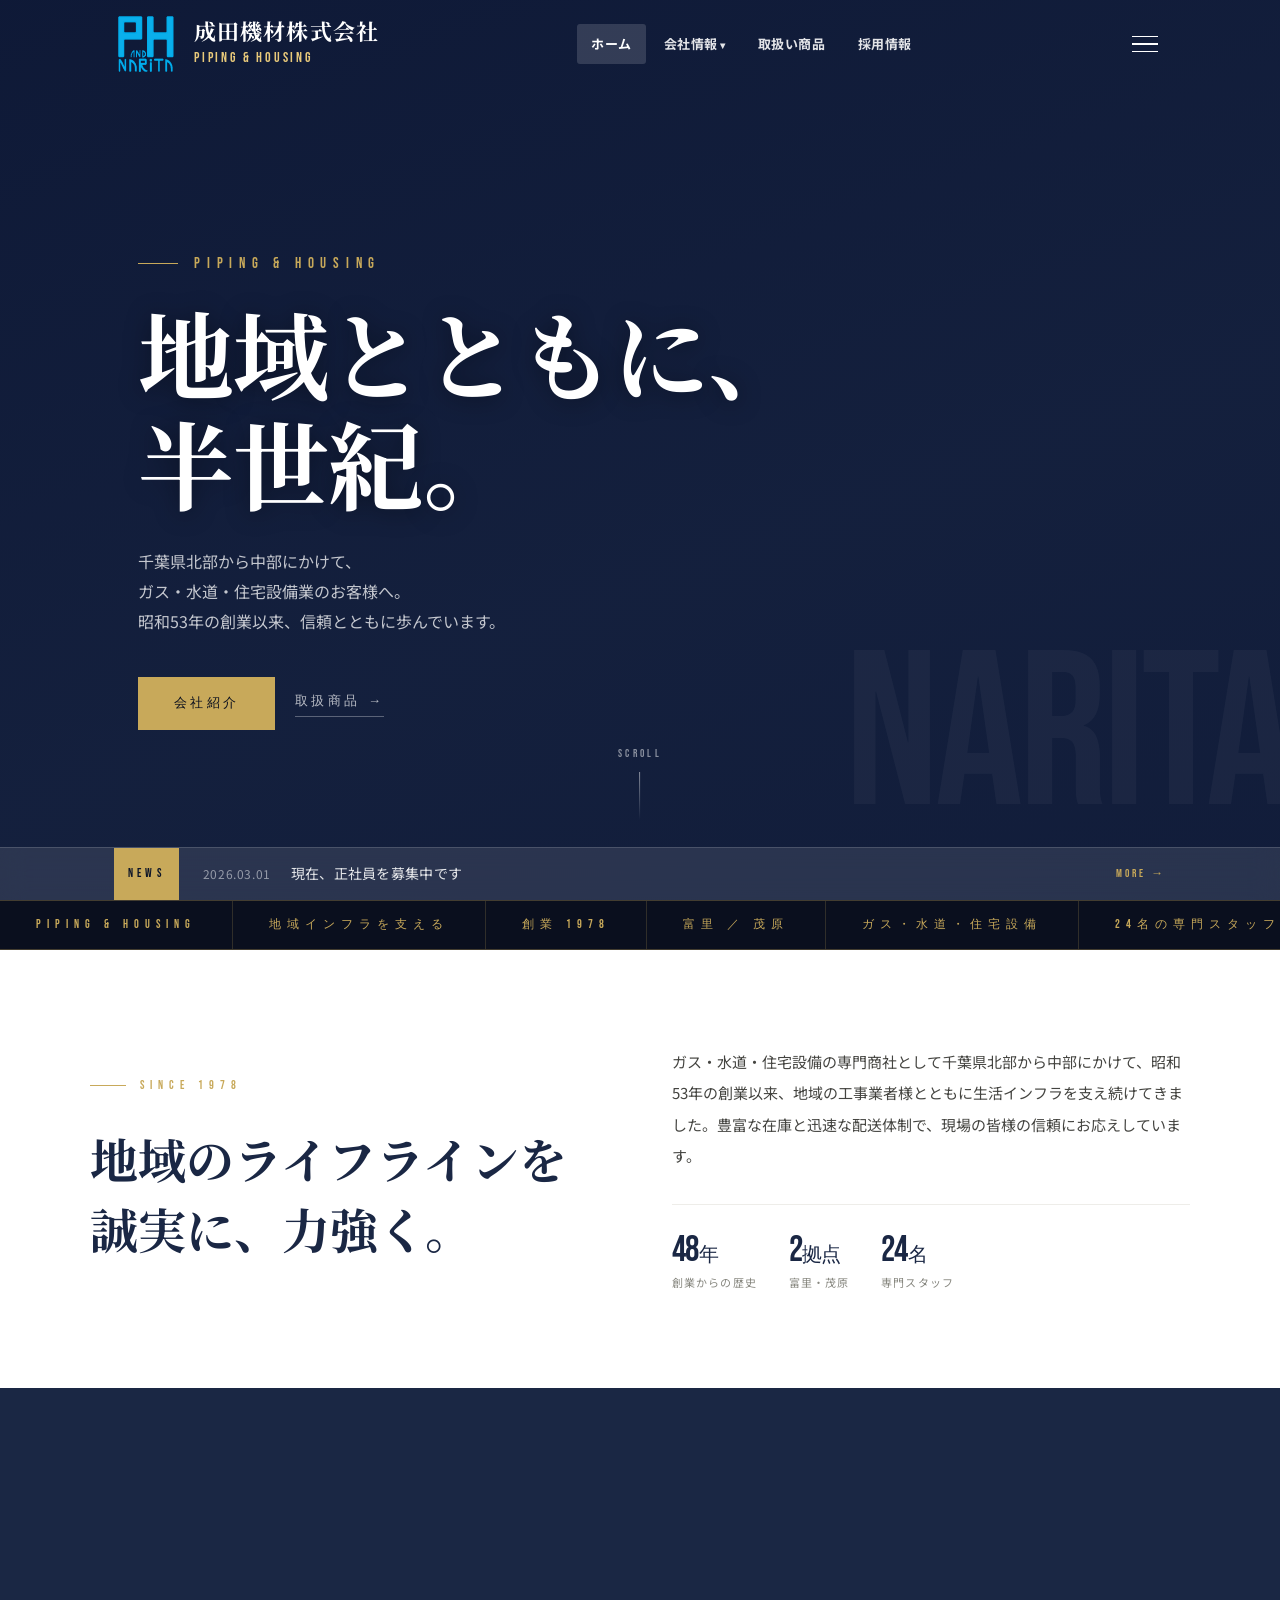
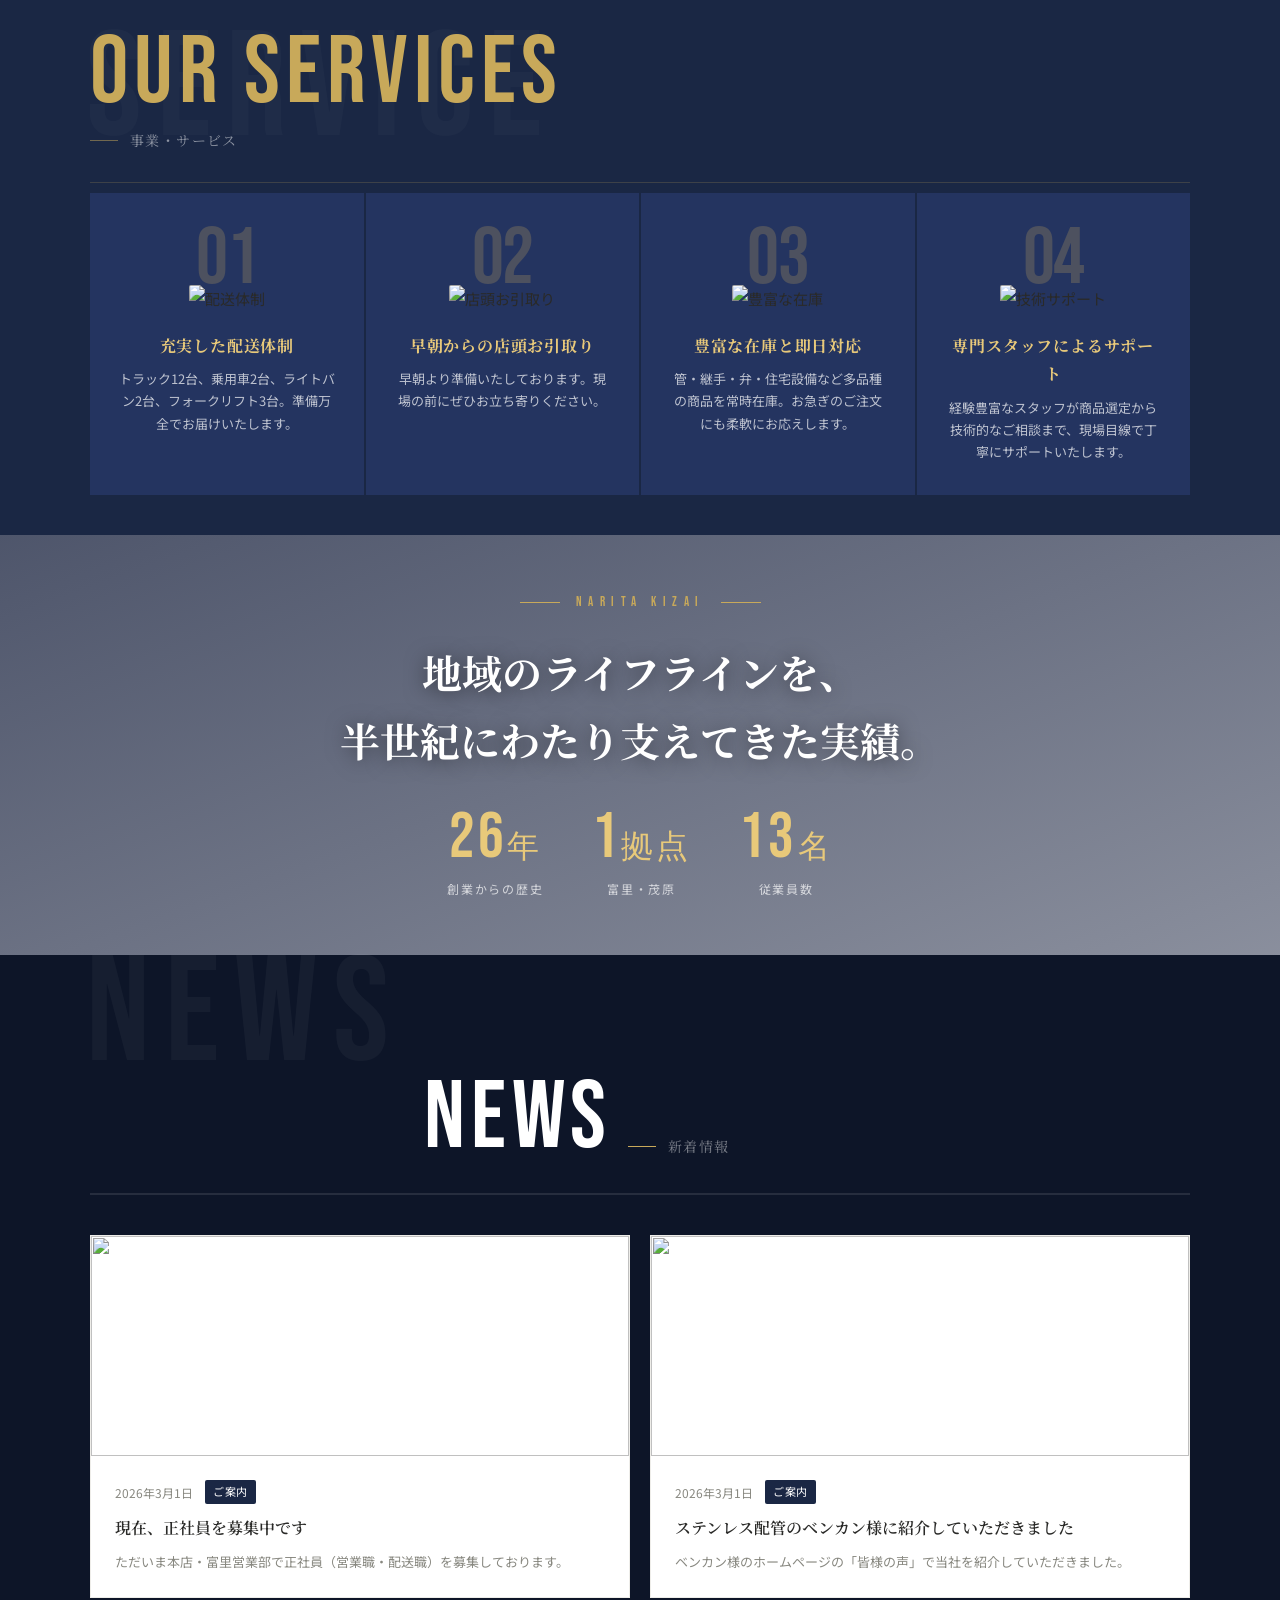
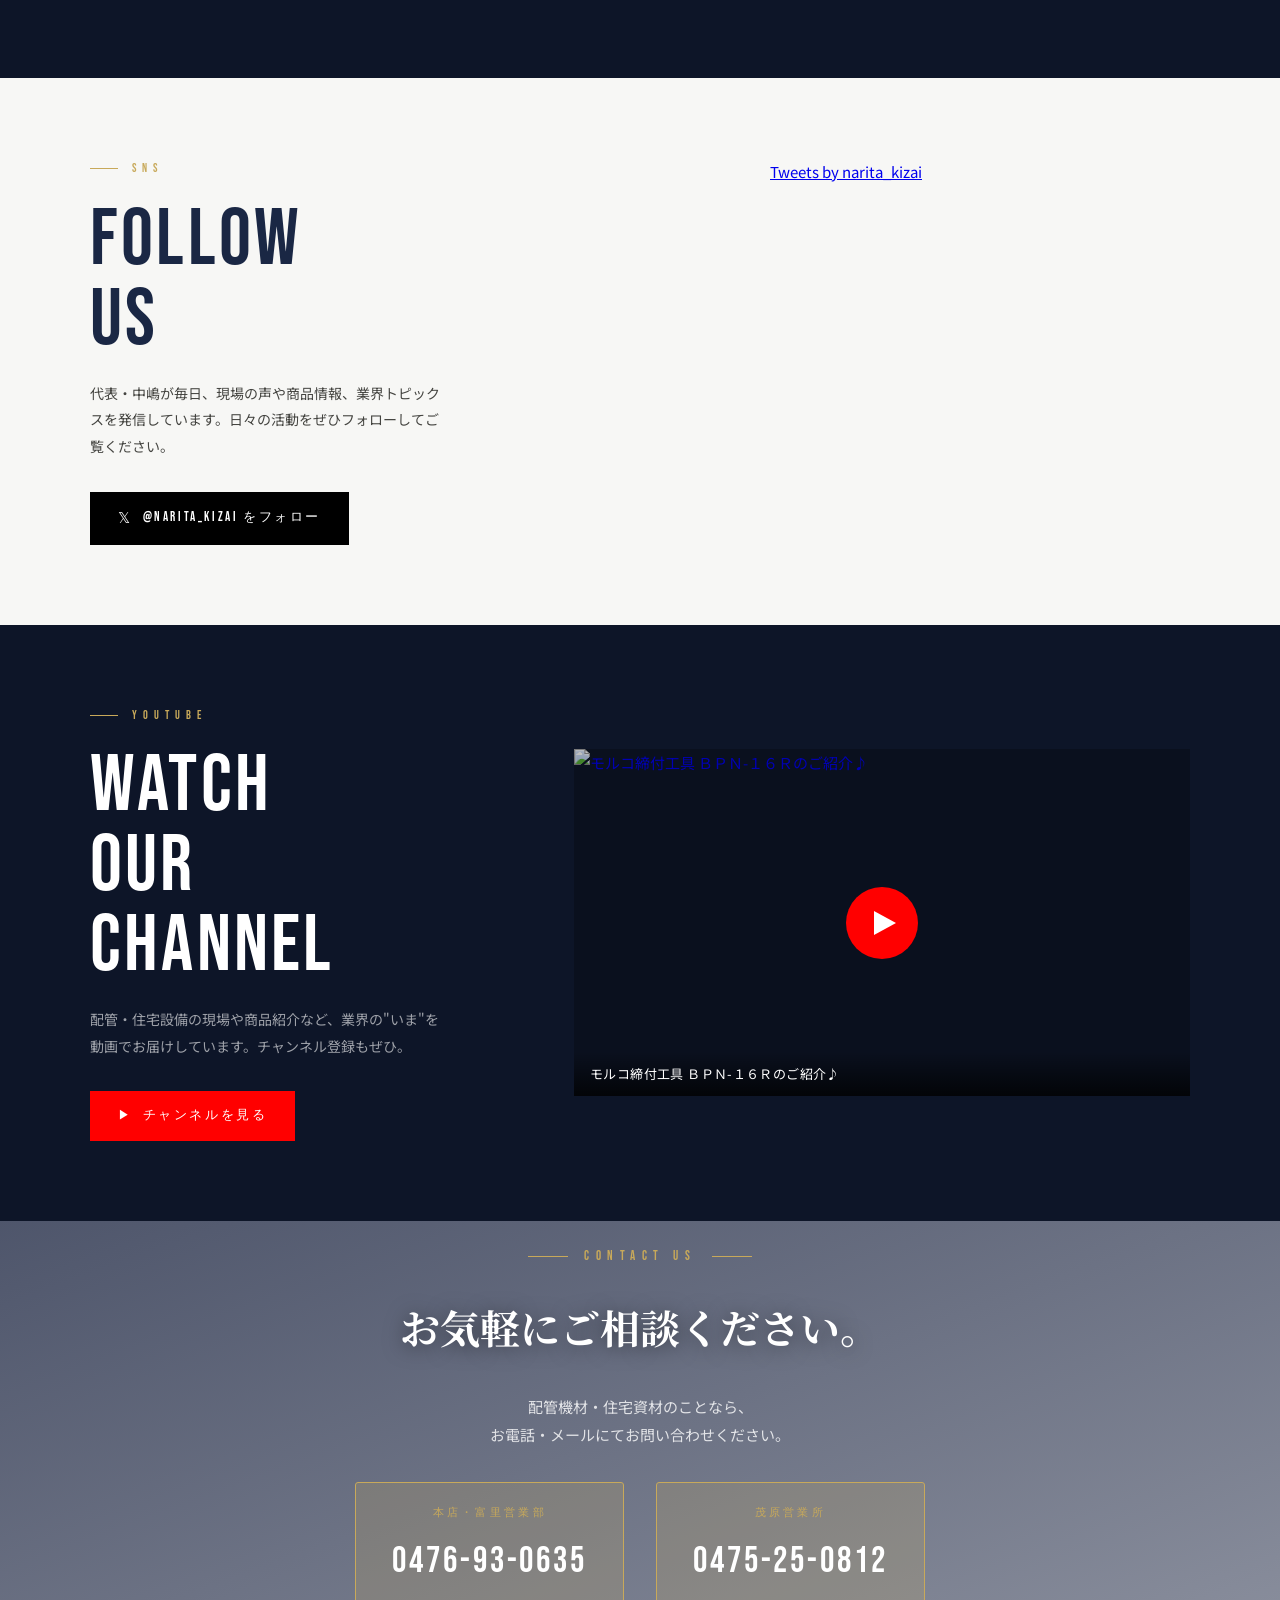
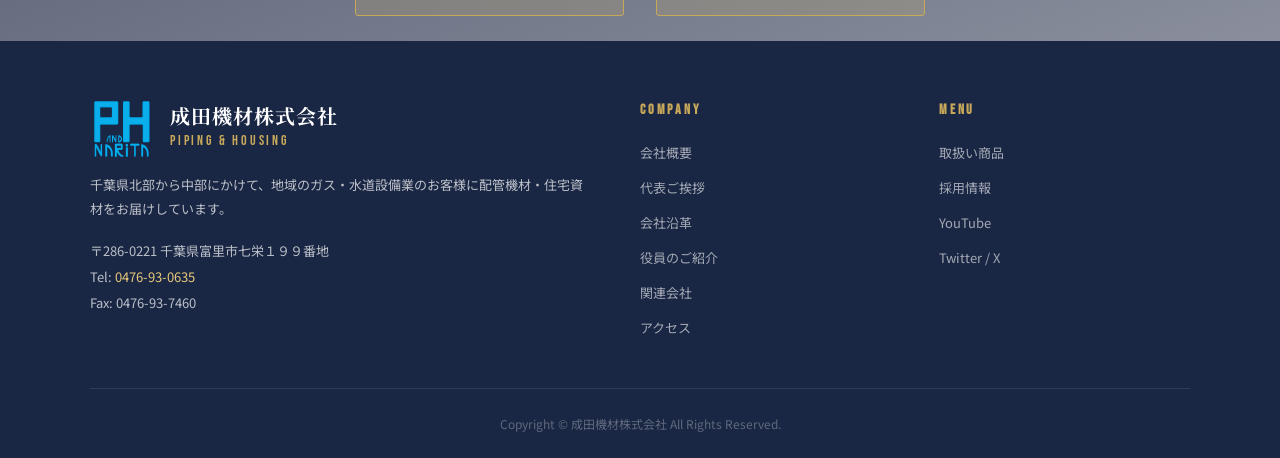
==== commit 762df680: "ネコhover時にマウスクリックで飛ばすアニメーションを付ける。ロード時間が長いのでロード画面を表示する" ====
--- a/index.html
+++ b/index.html
@@ -1787,6 +1787,21 @@
   cursor: url('mouse-defeated.svg') 16 21, auto;
 }
 body.cat-caught .cursor-ring { transform: scale(1.4); }
+/* 蹴っ飛ばし時：ネズミが蹴り顔に */
+body.cat-kick {
+  cursor: url('mouse-kick.svg') 16 21, auto;
+}
+/* ネコが蹴り飛ばされるアニメーション */
+@keyframes catFlyOff {
+  0%   { transform: scale(1.4) rotate(0deg);   opacity: 1; }
+  25%  { transform: scale(2.2) rotate(-25deg);  opacity: 1; }
+  60%  { transform: scale(1.2) rotate(-180deg); opacity: 0.6; }
+  100% { transform: scale(0.4) rotate(-600deg) translateX(-280vw) translateY(-200vh); opacity: 0; }
+}
+.cursor-ring.cat-kicked {
+  animation: catFlyOff 0.65s cubic-bezier(0.4, 0, 1, 1) forwards !important;
+  transition: none !important;
+}
 @media (hover: none) { .cursor-ring { display: none; } }
 
 /* ─── SCROLL ANIMATIONS ─── */
@@ -2725,29 +2740,65 @@
 })();
 
 // ─── CUSTOM CURSOR ───
+// グローバル変数（mousedown ハンドラとlerpが共有）
+var _catDist = Infinity;
+var _catKickedUntil = 0;
+var _catRing = null;
+var _catRx = -300, _catRy = -300;
+
+// mousedown はスクリプト最上位で登録（initCursor のDOMContentLoaded問題を回避）
+window.addEventListener('mousedown', function() {
+  console.log('[kick] mousedown _catDist=' + _catDist.toFixed(1) + ' ring=' + !!_catRing);
+  if (_catDist > 40) return;
+  if (Date.now() < _catKickedUntil) return;
+  if (!_catRing) return;
+
+  var KICK_DURATION = 3300;
+  _catKickedUntil = Date.now() + KICK_DURATION;
+
+  document.body.classList.remove('cat-caught');
+  document.body.classList.add('cat-kick');
+  _catRing.classList.add('cat-kicked');
+
+  setTimeout(function() { _catRing.style.opacity = '0'; }, 650);
+
+  setTimeout(function() {
+    _catRing.classList.remove('cat-kicked');
+    document.body.classList.remove('cat-kick');
+    _catRing.style.opacity = '';
+    _catRx = -300; _catRy = -300;
+    _catRing.style.left = '-300px';
+    _catRing.style.top  = '-300px';
+  }, KICK_DURATION);
+});
+
 (function initCursor() {
   var ring     = document.getElementById('cursorRing');
   var dot      = document.getElementById('cursorDot');
   var ringText = document.getElementById('cursorRingText');
   if (!ring || !dot) {
-    // 要素がまだなければ DOMContentLoaded 後に再試行
     document.addEventListener('DOMContentLoaded', initCursor);
     return;
   }
 
-  var mx = -300, my = -300, rx = -300, ry = -300;
-  var rSize = 16; // ネズミ画像の半径 (32px / 2)
+  _catRing = ring; // グローバルに公開
+
+  var mx = -300, my = -300;
+  var rSize = 16;
 
   document.addEventListener('mousemove', function(e) { mx = e.clientX; my = e.clientY; });
 
   (function lerp() {
-    rx += (mx - rx) * 0.07;
-    ry += (my - ry) * 0.07;
-    ring.style.left = (rx - rSize) + 'px';
-    ring.style.top  = (ry - rSize) + 'px';
-    // トムとジェリーの距離を計算 → 近づいたらやられ顔
-    var dist = Math.sqrt((rx - mx) * (rx - mx) + (ry - my) * (ry - my));
-    if (dist < 14) {
+    if (Date.now() < _catKickedUntil) {
+      requestAnimationFrame(lerp);
+      return;
+    }
+    _catRx += (mx - _catRx) * 0.07;
+    _catRy += (my - _catRy) * 0.07;
+    ring.style.left = (_catRx - rSize) + 'px';
+    ring.style.top  = (_catRy - rSize) + 'px';
+    _catDist = Math.sqrt((_catRx - mx) * (_catRx - mx) + (_catRy - my) * (_catRy - my));
+    if (_catDist < 14) {
       document.body.classList.add('cat-caught');
     } else {
       document.body.classList.remove('cat-caught');
